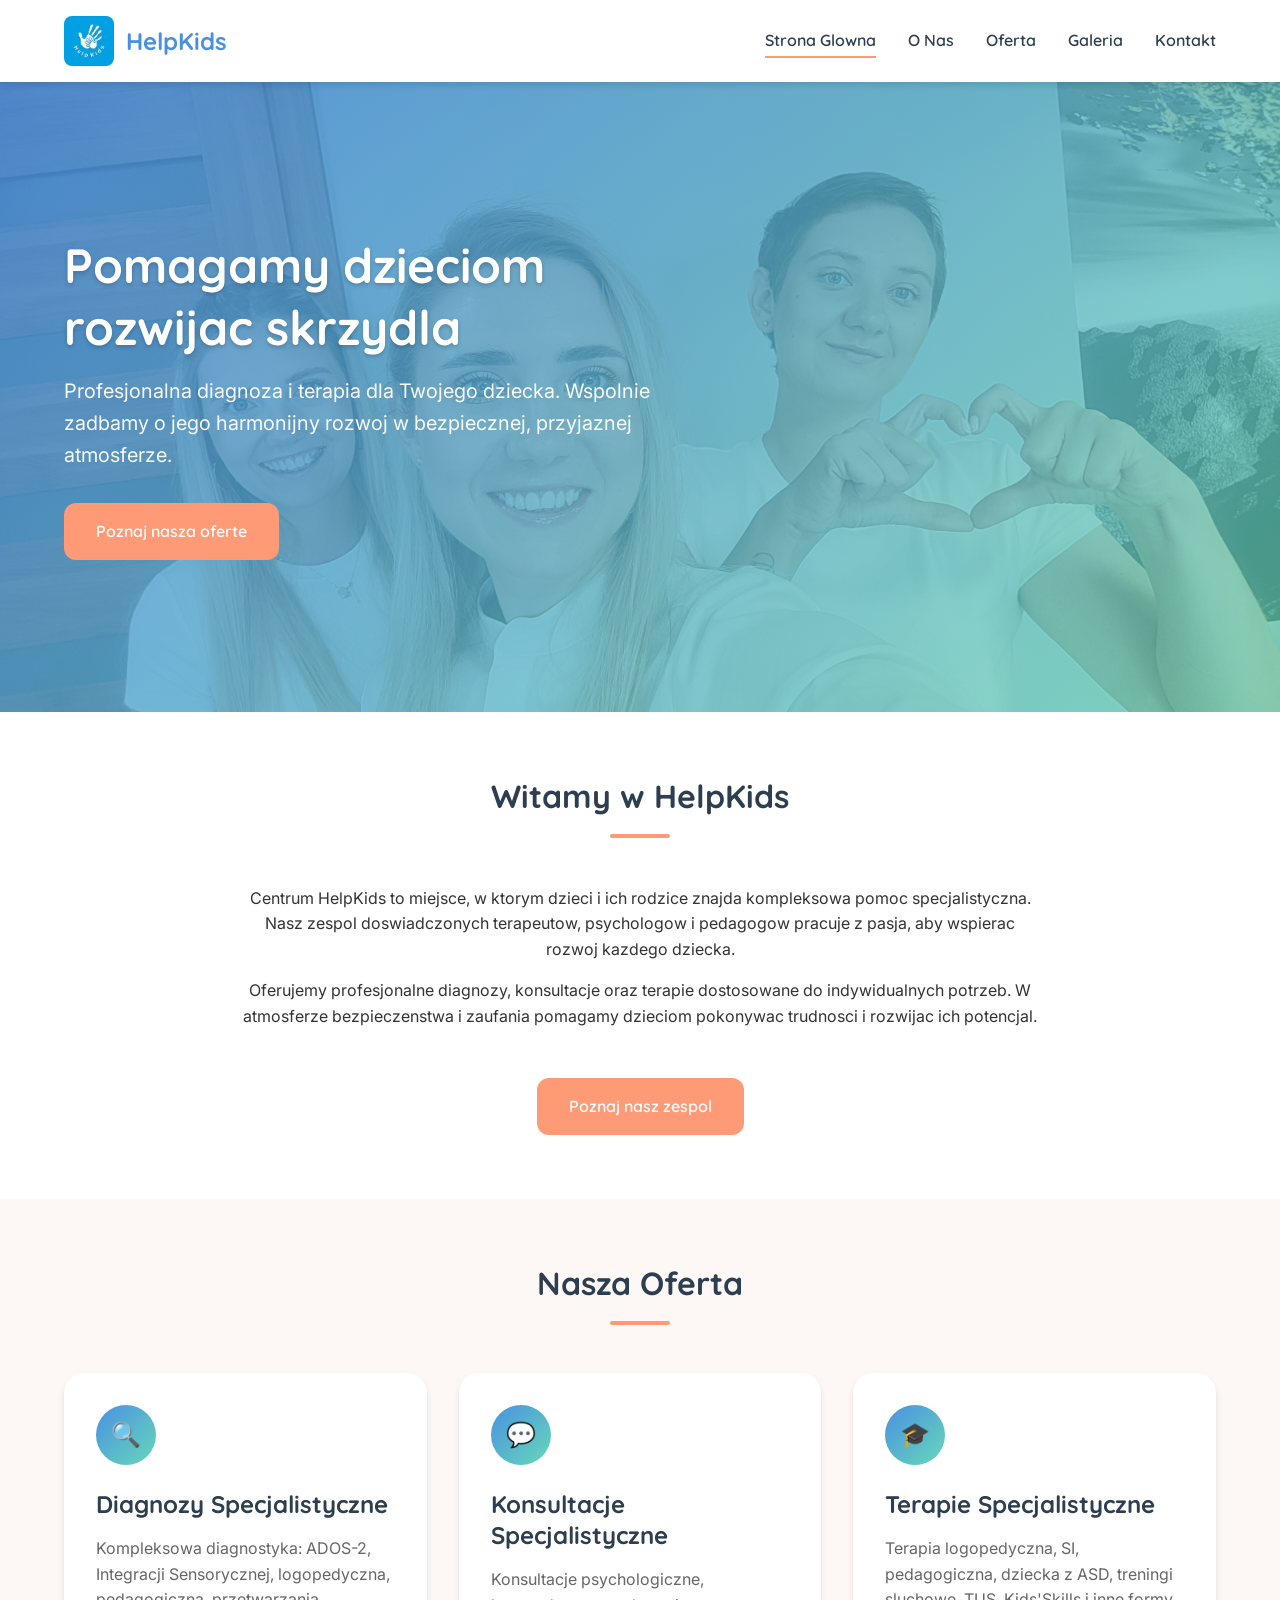
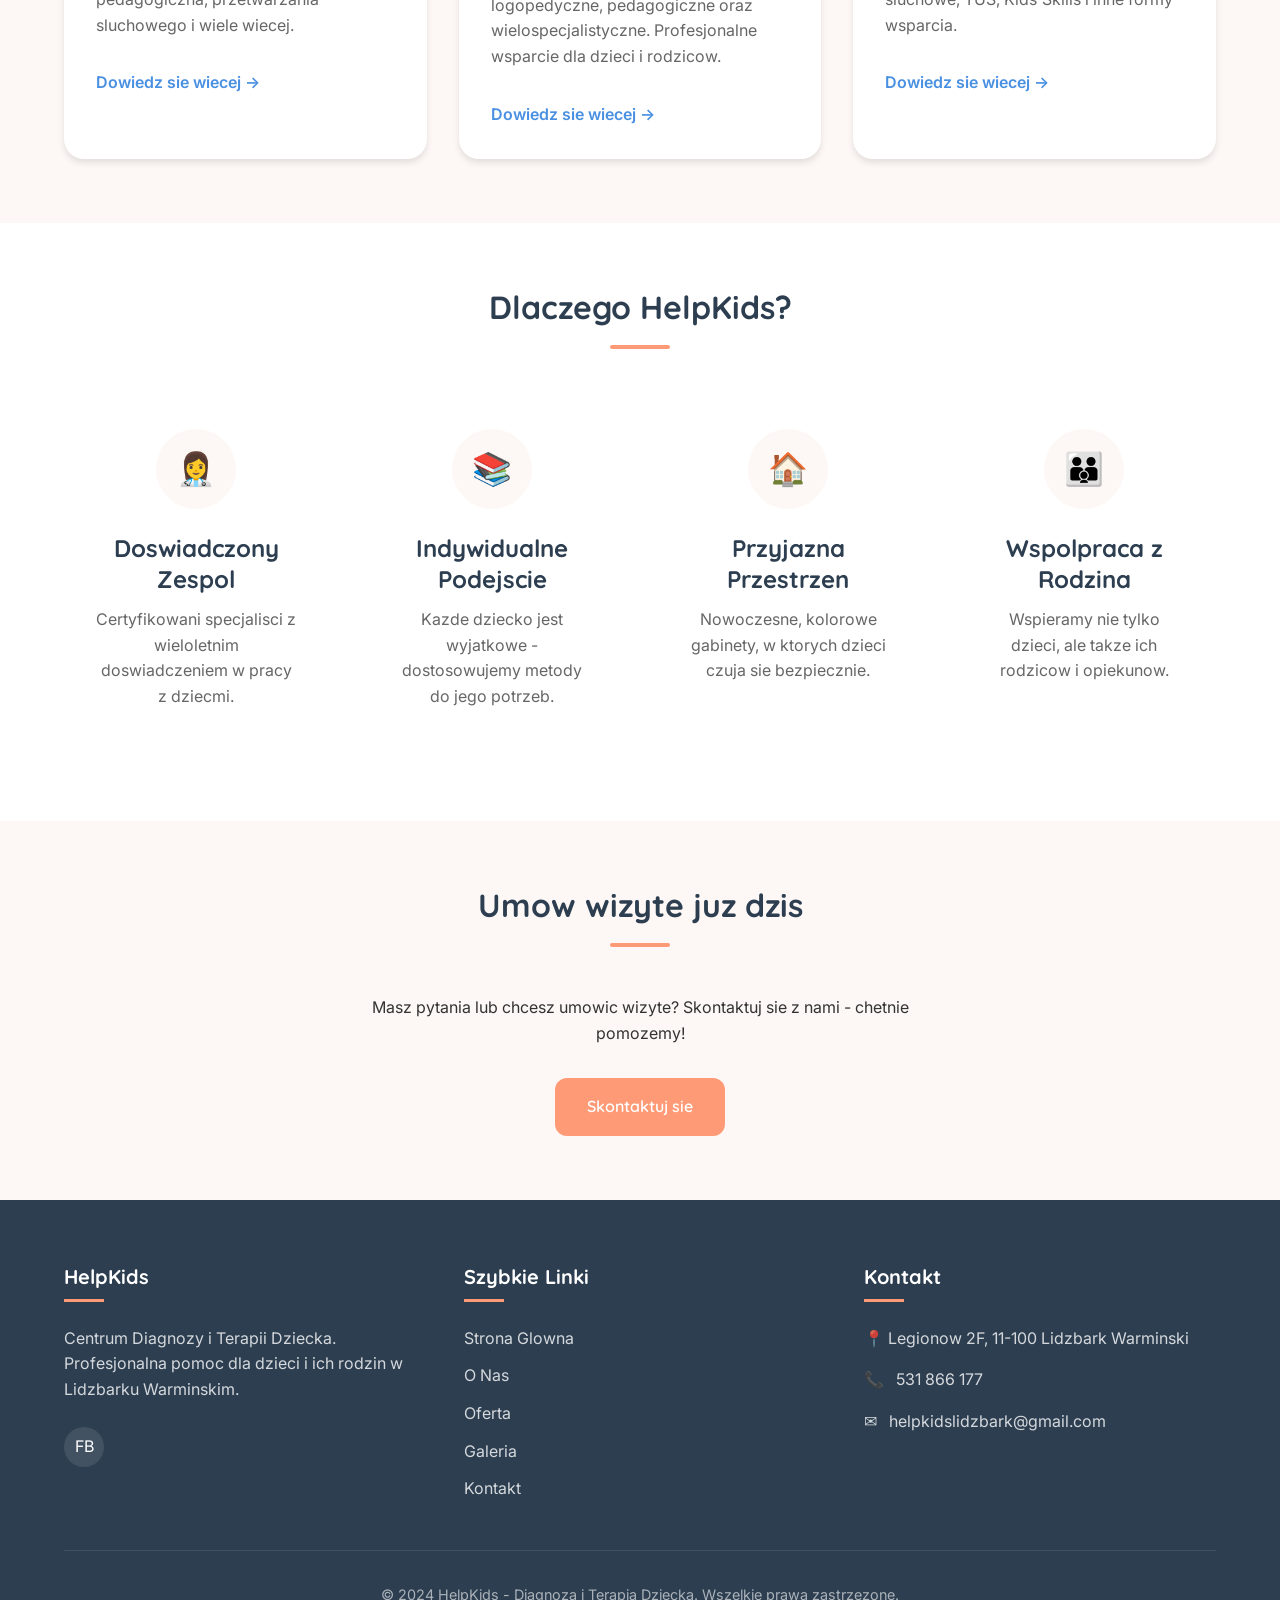
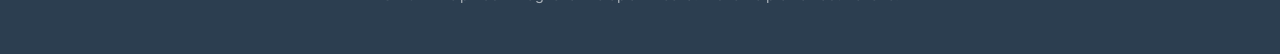
==== index.html @ f79eabdc "fix" ====
<!DOCTYPE html>
<html lang="pl">
<head>
  <meta charset="UTF-8">
  <meta name="viewport" content="width=device-width, initial-scale=1.0">
  <meta name="description" content="HelpKids - Centrum Diagnozy i Terapii Dziecka w Lidzbarku Warmińskim. Profesjonalna pomoc psychologiczna, logopedyczna i pedagogiczna dla dzieci.">
  <title>HelpKids - Diagnoza i Terapia Dziecka</title>
  <link rel="preconnect" href="https://fonts.googleapis.com">
  <link rel="preconnect" href="https://fonts.gstatic.com" crossorigin>
  <link href="https://fonts.googleapis.com/css2?family=Inter:wght@400;500;600&family=Quicksand:wght@500;600;700&display=swap" rel="stylesheet">
  <link rel="stylesheet" href="css/style.css">
</head>
<body>
  <!-- Header -->
  <header class="header">
    <div class="container">
      <div class="header__inner">
        <a href="index.html" class="logo">
          <img src="assets/logo/HELPKIDS.jpg" alt="HelpKids Logo" class="logo__img">
          <span class="logo__text">HelpKids</span>
        </a>
        <nav>
          <input type="checkbox" id="nav-toggle" class="nav__toggle">
          <label for="nav-toggle" class="nav__toggle-label"><span></span></label>
          <ul class="nav__menu">
            <li><a href="index.html" class="nav__link nav__link--active">Strona Glowna</a></li>
            <li><a href="onas.html" class="nav__link">O Nas</a></li>
            <li><a href="oferta.html" class="nav__link">Oferta</a></li>
            <li><a href="galeria.html" class="nav__link">Galeria</a></li>
            <li><a href="kontakt.html" class="nav__link">Kontakt</a></li>
          </ul>
        </nav>
      </div>
    </div>
  </header>

  <!-- Hero Section -->
  <section class="hero" style="background-image: url('assets/images/hero/20230902_154733.jpg');">
    <div class="container">
      <div class="hero__content">
        <h1 class="hero__title">Pomagamy dzieciom rozwijac skrzydla</h1>
        <p class="hero__subtitle">Profesjonalna diagnoza i terapia dla Twojego dziecka. Wspolnie zadbamy o jego harmonijny rozwoj w bezpiecznej, przyjaznej atmosferze.</p>
        <a href="oferta.html" class="btn btn--primary">Poznaj nasza oferte</a>
      </div>
    </div>
  </section>

  <!-- O Centrum -->
  <section class="section">
    <div class="container">
      <h2 class="section__title">Witamy w HelpKids</h2>
      <div class="text-center" style="max-width: 800px; margin: 0 auto;">
        <p>Centrum HelpKids to miejsce, w ktorym dzieci i ich rodzice znajda kompleksowa pomoc specjalistyczna. Nasz zespol doswiadczonych terapeutow, psychologow i pedagogow pracuje z pasja, aby wspierac rozwoj kazdego dziecka.</p>
        <p>Oferujemy profesjonalne diagnozy, konsultacje oraz terapie dostosowane do indywidualnych potrzeb. W atmosferze bezpieczenstwa i zaufania pomagamy dzieciom pokonywac trudnosci i rozwijac ich potencjal.</p>
        <a href="onas.html" class="btn btn--primary mt-4">Poznaj nasz zespol</a>
      </div>
    </div>
  </section>

  <!-- Oferta -->
  <section class="section section--alt">
    <div class="container">
      <h2 class="section__title">Nasza Oferta</h2>
      <div class="cards">
        <div class="card">
          <div class="card__icon">&#128269;</div>
          <h3 class="card__title">Diagnozy Specjalistyczne</h3>
          <p class="card__text">Kompleksowa diagnostyka: ADOS-2, Integracji Sensorycznej, logopedyczna, pedagogiczna, przetwarzania sluchowego i wiele wiecej.</p>
          <a href="oferta.html#diagnozy" class="card__link">Dowiedz sie wiecej &rarr;</a>
        </div>
        <div class="card">
          <div class="card__icon">&#128172;</div>
          <h3 class="card__title">Konsultacje Specjalistyczne</h3>
          <p class="card__text">Konsultacje psychologiczne, logopedyczne, pedagogiczne oraz wielospecjalistyczne. Profesjonalne wsparcie dla dzieci i rodzicow.</p>
          <a href="oferta.html#konsultacje" class="card__link">Dowiedz sie wiecej &rarr;</a>
        </div>
        <div class="card">
          <div class="card__icon">&#127891;</div>
          <h3 class="card__title">Terapie Specjalistyczne</h3>
          <p class="card__text">Terapia logopedyczna, SI, pedagogiczna, dziecka z ASD, treningi sluchowe, TUS, Kids'Skills i inne formy wsparcia.</p>
          <a href="oferta.html#terapie" class="card__link">Dowiedz sie wiecej &rarr;</a>
        </div>
      </div>
    </div>
  </section>

  <!-- Dlaczego My -->
  <section class="section">
    <div class="container">
      <h2 class="section__title">Dlaczego HelpKids?</h2>
      <div class="features">
        <div class="feature">
          <div class="feature__icon">&#128105;&#8205;&#9877;&#65039;</div>
          <h3 class="feature__title">Doswiadczony Zespol</h3>
          <p class="feature__text">Certyfikowani specjalisci z wieloletnim doswiadczeniem w pracy z dziecmi.</p>
        </div>
        <div class="feature">
          <div class="feature__icon">&#128218;</div>
          <h3 class="feature__title">Indywidualne Podejscie</h3>
          <p class="feature__text">Kazde dziecko jest wyjatkowe - dostosowujemy metody do jego potrzeb.</p>
        </div>
        <div class="feature">
          <div class="feature__icon">&#127968;</div>
          <h3 class="feature__title">Przyjazna Przestrzen</h3>
          <p class="feature__text">Nowoczesne, kolorowe gabinety, w ktorych dzieci czuja sie bezpiecznie.</p>
        </div>
        <div class="feature">
          <div class="feature__icon">&#128106;</div>
          <h3 class="feature__title">Wspolpraca z Rodzina</h3>
          <p class="feature__text">Wspieramy nie tylko dzieci, ale takze ich rodzicow i opiekunow.</p>
        </div>
      </div>
    </div>
  </section>

  <!-- CTA -->
  <section class="section section--alt">
    <div class="container text-center">
      <h2 class="section__title">Umow wizyte juz dzis</h2>
      <p style="max-width: 600px; margin: 0 auto 2rem;">Masz pytania lub chcesz umowic wizyte? Skontaktuj sie z nami - chetnie pomozemy!</p>
      <a href="kontakt.html" class="btn btn--primary">Skontaktuj sie</a>
    </div>
  </section>

  <!-- Footer -->
  <footer class="footer">
    <div class="container">
      <div class="footer__grid">
        <div>
          <h3 class="footer__title">HelpKids</h3>
          <p class="footer__text">Centrum Diagnozy i Terapii Dziecka. Profesjonalna pomoc dla dzieci i ich rodzin w Lidzbarku Warminskim.</p>
          <div class="footer__social">
            <a href="https://www.facebook.com/profile.php?id=100076142580022" target="_blank" rel="noopener" aria-label="Facebook">FB</a>
          </div>
        </div>
        <div>
          <h3 class="footer__title">Szybkie Linki</h3>
          <div class="footer__links">
            <a href="index.html" class="footer__link">Strona Glowna</a>
            <a href="onas.html" class="footer__link">O Nas</a>
            <a href="oferta.html" class="footer__link">Oferta</a>
            <a href="galeria.html" class="footer__link">Galeria</a>
            <a href="kontakt.html" class="footer__link">Kontakt</a>
          </div>
        </div>
        <div>
          <h3 class="footer__title">Kontakt</h3>
          <div class="footer__contact-item">
            &#128205; Legionow 2F, 11-100 Lidzbark Warminski
          </div>
          <div class="footer__contact-item">
            &#128222; <a href="tel:+48531866177">531 866 177</a>
          </div>
          <div class="footer__contact-item">
            &#9993; <a href="mailto:helpkidslidzbark@gmail.com">helpkidslidzbark@gmail.com</a>
          </div>
        </div>
      </div>
      <div class="footer__bottom">
        <p>&copy; 2024 HelpKids - Diagnoza i Terapia Dziecka. Wszelkie prawa zastrzezone.</p>
      </div>
    </div>
  </footer>
</body>
</html>
---- css/style.css ----
/* ========================================
   HelpKids - Centrum Terapii Dzieci
   Main Stylesheet
   ======================================== */

/* === CSS Variables === */
:root {
  --primary: #4A90E2;
  --primary-dark: #357ABD;
  --secondary: #FF9A76;
  --secondary-dark: #E8865F;
  --accent: #66D9B8;
  --dark: #2C3E50;
  --light-bg: #FDF8F5;
  --white: #FFFFFF;
  --text: #333333;
  --text-light: #666666;
  --shadow: 0 4px 6px rgba(0, 0, 0, 0.1);
  --shadow-hover: 0 8px 15px rgba(0, 0, 0, 0.15);
  --radius: 12px;
  --radius-lg: 20px;
  --transition: all 0.3s ease;
}

/* === Reset & Base === */
*, *::before, *::after {
  box-sizing: border-box;
  margin: 0;
  padding: 0;
}

html {
  scroll-behavior: smooth;
}

body {
  font-family: 'Inter', -apple-system, BlinkMacSystemFont, sans-serif;
  font-size: 16px;
  line-height: 1.6;
  color: var(--text);
  background-color: var(--white);
}

img {
  max-width: 100%;
  height: auto;
  display: block;
}

a {
  color: var(--primary);
  text-decoration: none;
  transition: var(--transition);
}

a:hover {
  color: var(--primary-dark);
}

ul {
  list-style: none;
}

/* === Typography === */
h1, h2, h3, h4, h5, h6 {
  font-family: 'Quicksand', sans-serif;
  font-weight: 700;
  line-height: 1.3;
  color: var(--dark);
}

h1 { font-size: 2.5rem; }
h2 { font-size: 2rem; }
h3 { font-size: 1.5rem; }
h4 { font-size: 1.25rem; }

p {
  margin-bottom: 1rem;
}

/* === Layout === */
.container {
  width: 100%;
  max-width: 1200px;
  margin: 0 auto;
  padding: 0 1.5rem;
}

.section {
  padding: 4rem 0;
}

.section--alt {
  background-color: var(--light-bg);
}

.section__title {
  text-align: center;
  margin-bottom: 3rem;
  position: relative;
}

.section__title::after {
  content: '';
  display: block;
  width: 60px;
  height: 4px;
  background: var(--secondary);
  margin: 1rem auto 0;
  border-radius: 2px;
}

/* === Header & Navigation === */
.header {
  position: sticky;
  top: 0;
  z-index: 100;
  background: var(--white);
  box-shadow: var(--shadow);
}

.header__inner {
  display: flex;
  justify-content: space-between;
  align-items: center;
  padding: 1rem 0;
}

.logo {
  display: flex;
  align-items: center;
  gap: 0.75rem;
}

.logo__img {
  height: 50px;
  width: auto;
  border-radius: 8px;
}

.logo__text {
  font-family: 'Quicksand', sans-serif;
  font-size: 1.5rem;
  font-weight: 700;
  color: var(--primary);
}

/* Hamburger Menu (CSS-only) */
.nav__toggle {
  display: none;
}

.nav__toggle-label {
  display: none;
  cursor: pointer;
  padding: 0.5rem;
}

.nav__toggle-label span,
.nav__toggle-label span::before,
.nav__toggle-label span::after {
  display: block;
  width: 28px;
  height: 3px;
  background: var(--dark);
  border-radius: 2px;
  position: relative;
  transition: var(--transition);
}

.nav__toggle-label span::before,
.nav__toggle-label span::after {
  content: '';
  position: absolute;
}

.nav__toggle-label span::before { top: -8px; }
.nav__toggle-label span::after { top: 8px; }

.nav__menu {
  display: flex;
  gap: 2rem;
}

.nav__link {
  font-family: 'Quicksand', sans-serif;
  font-weight: 600;
  color: var(--dark);
  padding: 0.5rem 0;
  position: relative;
}

.nav__link::after {
  content: '';
  position: absolute;
  bottom: 0;
  left: 0;
  width: 0;
  height: 2px;
  background: var(--secondary);
  transition: var(--transition);
}

.nav__link:hover::after,
.nav__link--active::after {
  width: 100%;
}

.nav__link:hover {
  color: var(--primary);
}

/* === Hero Section === */
.hero {
  position: relative;
  min-height: 70vh;
  display: flex;
  align-items: center;
  background-size: cover;
  background-position: center;
  background-repeat: no-repeat;
}

.hero::before {
  content: '';
  position: absolute;
  top: 0;
  left: 0;
  right: 0;
  bottom: 0;
  background: linear-gradient(135deg, rgba(74, 144, 226, 0.85) 0%, rgba(102, 217, 184, 0.7) 100%);
}

.hero__content {
  position: relative;
  z-index: 1;
  color: var(--white);
  max-width: 600px;
}

.hero__title {
  font-size: 3rem;
  color: var(--white);
  margin-bottom: 1rem;
  text-shadow: 0 2px 4px rgba(0,0,0,0.2);
}

.hero__subtitle {
  font-size: 1.25rem;
  margin-bottom: 2rem;
  opacity: 0.95;
}

.hero--small {
  min-height: 40vh;
}

.hero--small .hero__title {
  font-size: 2.5rem;
}

/* === Buttons === */
.btn {
  display: inline-block;
  padding: 1rem 2rem;
  font-family: 'Quicksand', sans-serif;
  font-weight: 600;
  font-size: 1rem;
  border-radius: var(--radius);
  cursor: pointer;
  transition: var(--transition);
  border: none;
  text-align: center;
}

.btn--primary {
  background: var(--secondary);
  color: var(--white);
}

.btn--primary:hover {
  background: var(--secondary-dark);
  color: var(--white);
  transform: translateY(-2px);
  box-shadow: var(--shadow-hover);
}

.btn--outline {
  background: transparent;
  color: var(--white);
  border: 2px solid var(--white);
}

.btn--outline:hover {
  background: var(--white);
  color: var(--primary);
}

/* === Cards === */
.cards {
  display: grid;
  grid-template-columns: repeat(auto-fit, minmax(280px, 1fr));
  gap: 2rem;
}

.card {
  background: var(--white);
  border-radius: var(--radius-lg);
  padding: 2rem;
  box-shadow: var(--shadow);
  transition: var(--transition);
}

.card:hover {
  transform: translateY(-5px);
  box-shadow: var(--shadow-hover);
}

.card__icon {
  width: 60px;
  height: 60px;
  background: linear-gradient(135deg, var(--primary), var(--accent));
  border-radius: 50%;
  display: flex;
  align-items: center;
  justify-content: center;
  margin-bottom: 1.5rem;
  font-size: 1.5rem;
  color: var(--white);
}

.card__title {
  margin-bottom: 1rem;
}

.card__text {
  color: var(--text-light);
}

.card__link {
  display: inline-block;
  margin-top: 1rem;
  font-weight: 600;
  color: var(--primary);
}

.card__link:hover {
  color: var(--secondary);
}

/* === Team Cards === */
.team-grid {
  display: grid;
  grid-template-columns: repeat(auto-fit, minmax(300px, 1fr));
  gap: 2rem;
}

.team-card {
  background: var(--white);
  border-radius: var(--radius-lg);
  overflow: hidden;
  box-shadow: var(--shadow);
  transition: var(--transition);
}

.team-card:hover {
  transform: translateY(-5px);
  box-shadow: var(--shadow-hover);
}

.team-card__img {
  width: 100%;
  height: 300px;
  object-fit: cover;
  object-position: top;
}

.team-card__content {
  padding: 1.5rem;
}

.team-card__name {
  color: var(--primary);
  margin-bottom: 0.5rem;
}

.team-card__role {
  color: var(--secondary);
  font-weight: 600;
  font-size: 0.9rem;
  margin-bottom: 1rem;
}

.team-card__bio {
  color: var(--text-light);
  font-size: 0.95rem;
}

/* === Service Cards (Oferta) === */
.services-nav {
  display: flex;
  justify-content: center;
  gap: 1rem;
  flex-wrap: wrap;
  margin-bottom: 3rem;
}

.services-nav__link {
  padding: 0.75rem 1.5rem;
  background: var(--light-bg);
  border-radius: var(--radius);
  font-weight: 600;
  color: var(--dark);
}

.services-nav__link:hover {
  background: var(--primary);
  color: var(--white);
}

.service-section {
  margin-bottom: 4rem;
}

.service-section__title {
  color: var(--primary);
  margin-bottom: 2rem;
  padding-bottom: 0.5rem;
  border-bottom: 3px solid var(--secondary);
  display: inline-block;
}

.service-list {
  display: grid;
  grid-template-columns: repeat(auto-fit, minmax(320px, 1fr));
  gap: 1.5rem;
}

.service-item {
  background: var(--white);
  border-radius: var(--radius);
  box-shadow: var(--shadow);
  overflow: hidden;
}

.service-item summary {
  padding: 1.25rem;
  cursor: pointer;
  font-family: 'Quicksand', sans-serif;
  font-weight: 600;
  font-size: 1.1rem;
  color: var(--dark);
  display: flex;
  justify-content: space-between;
  align-items: center;
  transition: var(--transition);
}

.service-item summary:hover {
  background: var(--light-bg);
}

.service-item summary::marker {
  display: none;
}

.service-item summary::-webkit-details-marker {
  display: none;
}

.service-item summary::after {
  content: '+';
  font-size: 1.5rem;
  color: var(--primary);
  transition: var(--transition);
}

.service-item[open] summary::after {
  transform: rotate(45deg);
}

.service-item__content {
  padding: 0 1.25rem 1.25rem;
  color: var(--text-light);
  line-height: 1.7;
}

.service-item__price {
  display: inline-block;
  background: var(--accent);
  color: var(--dark);
  padding: 0.25rem 0.75rem;
  border-radius: var(--radius);
  font-weight: 600;
  margin-top: 0.5rem;
}

/* === Gallery === */
.gallery {
  display: grid;
  grid-template-columns: repeat(auto-fill, minmax(280px, 1fr));
  gap: 1rem;
}

.gallery__item {
  position: relative;
  overflow: hidden;
  border-radius: var(--radius);
  aspect-ratio: 4/3;
}

.gallery__img {
  width: 100%;
  height: 100%;
  object-fit: cover;
  transition: var(--transition);
}

.gallery__item:hover .gallery__img {
  transform: scale(1.05);
}

.gallery__overlay {
  position: absolute;
  top: 0;
  left: 0;
  right: 0;
  bottom: 0;
  background: rgba(74, 144, 226, 0.8);
  display: flex;
  align-items: center;
  justify-content: center;
  opacity: 0;
  transition: var(--transition);
}

.gallery__item:hover .gallery__overlay {
  opacity: 1;
}

.gallery__overlay span {
  color: var(--white);
  font-size: 2rem;
}

/* === Contact Section === */
.contact-grid {
  display: grid;
  grid-template-columns: repeat(auto-fit, minmax(300px, 1fr));
  gap: 3rem;
}

.contact-info {
  background: var(--white);
  padding: 2rem;
  border-radius: var(--radius-lg);
  box-shadow: var(--shadow);
}

.contact-info__item {
  display: flex;
  align-items: flex-start;
  gap: 1rem;
  margin-bottom: 1.5rem;
}

.contact-info__icon {
  width: 50px;
  height: 50px;
  background: linear-gradient(135deg, var(--primary), var(--accent));
  border-radius: 50%;
  display: flex;
  align-items: center;
  justify-content: center;
  color: var(--white);
  font-size: 1.25rem;
  flex-shrink: 0;
}

.contact-info__label {
  font-weight: 600;
  color: var(--dark);
  margin-bottom: 0.25rem;
}

.contact-info__value {
  color: var(--text-light);
}

.contact-info__value a {
  color: var(--primary);
}

.contact-map {
  border-radius: var(--radius-lg);
  overflow: hidden;
  box-shadow: var(--shadow);
  min-height: 300px;
}

.contact-map iframe {
  width: 100%;
  height: 100%;
  min-height: 300px;
  border: none;
}

.contact-images {
  display: grid;
  grid-template-columns: repeat(2, 1fr);
  gap: 1rem;
  margin-top: 2rem;
}

.contact-images img {
  border-radius: var(--radius);
  width: 100%;
  height: 200px;
  object-fit: cover;
}

/* === Features === */
.features {
  display: grid;
  grid-template-columns: repeat(auto-fit, minmax(250px, 1fr));
  gap: 2rem;
}

.feature {
  text-align: center;
  padding: 2rem;
}

.feature__icon {
  width: 80px;
  height: 80px;
  margin: 0 auto 1.5rem;
  background: var(--light-bg);
  border-radius: 50%;
  display: flex;
  align-items: center;
  justify-content: center;
  font-size: 2rem;
}

.feature__title {
  margin-bottom: 0.75rem;
}

.feature__text {
  color: var(--text-light);
}

/* === Footer === */
.footer {
  background: var(--dark);
  color: var(--white);
  padding: 4rem 0 2rem;
}

.footer__grid {
  display: grid;
  grid-template-columns: repeat(auto-fit, minmax(250px, 1fr));
  gap: 3rem;
  margin-bottom: 3rem;
}

.footer__title {
  color: var(--white);
  font-size: 1.25rem;
  margin-bottom: 1.5rem;
  position: relative;
  padding-bottom: 0.75rem;
}

.footer__title::after {
  content: '';
  position: absolute;
  bottom: 0;
  left: 0;
  width: 40px;
  height: 3px;
  background: var(--secondary);
}

.footer__text {
  color: rgba(255, 255, 255, 0.8);
  margin-bottom: 1rem;
}

.footer__links {
  display: flex;
  flex-direction: column;
  gap: 0.75rem;
}

.footer__link {
  color: rgba(255, 255, 255, 0.8);
}

.footer__link:hover {
  color: var(--secondary);
}

.footer__contact-item {
  display: flex;
  align-items: center;
  gap: 0.75rem;
  margin-bottom: 1rem;
  color: rgba(255, 255, 255, 0.8);
}

.footer__contact-item a {
  color: rgba(255, 255, 255, 0.8);
}

.footer__contact-item a:hover {
  color: var(--secondary);
}

.footer__social {
  display: flex;
  gap: 1rem;
  margin-top: 1.5rem;
}

.footer__social a {
  width: 40px;
  height: 40px;
  background: rgba(255, 255, 255, 0.1);
  border-radius: 50%;
  display: flex;
  align-items: center;
  justify-content: center;
  color: var(--white);
  transition: var(--transition);
}

.footer__social a:hover {
  background: var(--secondary);
}

.footer__bottom {
  border-top: 1px solid rgba(255, 255, 255, 0.1);
  padding-top: 2rem;
  text-align: center;
  color: rgba(255, 255, 255, 0.6);
  font-size: 0.9rem;
}

/* === Responsive === */
@media (max-width: 850px) {
  h1 { font-size: 2rem; }
  h2 { font-size: 1.75rem; }

  .hero__title {
    font-size: 2.25rem;
  }

  .hero--small .hero__title {
    font-size: 2rem;
  }

  .section {
    padding: 3rem 0;
  }

  .nav__toggle-label {
    display: block;
  }

  .nav__menu {
    position: absolute;
    top: 100%;
    left: 0;
    right: 0;
    background: var(--white);
    flex-direction: column;
    gap: 0;
    padding: 1rem;
    box-shadow: var(--shadow);
    display: none;
  }

  .nav__toggle:checked ~ .nav__menu {
    display: flex;
  }

  .nav__toggle:checked ~ .nav__toggle-label span {
    background: transparent;
  }

  .nav__toggle:checked ~ .nav__toggle-label span::before {
    top: 0;
    transform: rotate(45deg);
  }

  .nav__toggle:checked ~ .nav__toggle-label span::after {
    top: 0;
    transform: rotate(-45deg);
  }

  .nav__link {
    padding: 1rem;
    border-bottom: 1px solid var(--light-bg);
  }
}

@media (max-width: 550px) {
  .container {
    padding: 0 1rem;
  }

  h1 { font-size: 1.75rem; }
  h2 { font-size: 1.5rem; }
  h3 { font-size: 1.25rem; }

  .hero {
    min-height: 60vh;
  }

  .hero__title {
    font-size: 1.75rem;
  }

  .hero__subtitle {
    font-size: 1rem;
  }

  .btn {
    padding: 0.875rem 1.5rem;
    font-size: 0.9rem;
  }

  .cards {
    grid-template-columns: 1fr;
  }

  .team-grid {
    grid-template-columns: 1fr;
  }

  .gallery {
    grid-template-columns: repeat(2, 1fr);
    gap: 0.5rem;
  }

  .contact-images {
    grid-template-columns: 1fr;
  }

  .footer__grid {
    grid-template-columns: 1fr;
    text-align: center;
  }

  .footer__title::after {
    left: 50%;
    transform: translateX(-50%);
  }

  .footer__social {
    justify-content: center;
  }
}

/* === Utility Classes === */
.text-center { text-align: center; }
.text-primary { color: var(--primary); }
.text-secondary { color: var(--secondary); }
.mb-1 { margin-bottom: 0.5rem; }
.mb-2 { margin-bottom: 1rem; }
.mb-3 { margin-bottom: 1.5rem; }
.mb-4 { margin-bottom: 2rem; }
.mt-2 { margin-top: 1rem; }
.mt-4 { margin-top: 2rem; }
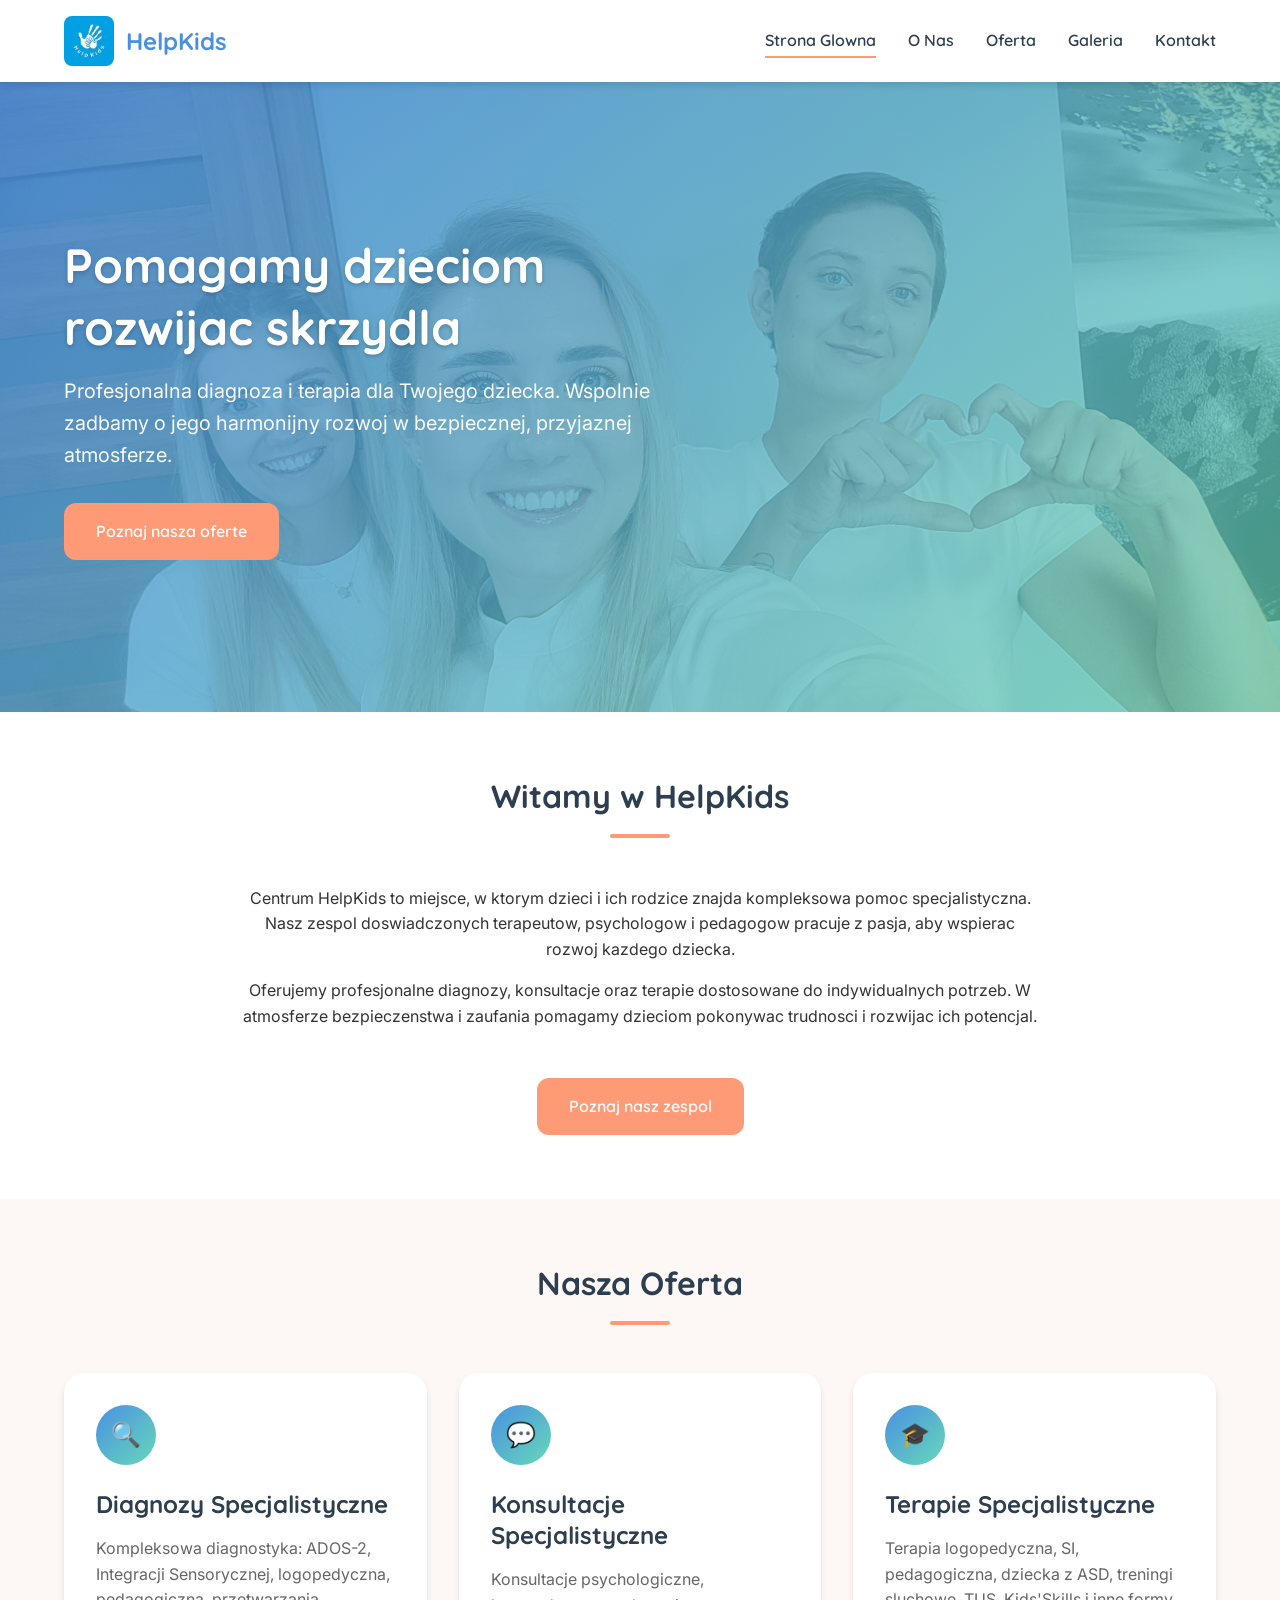
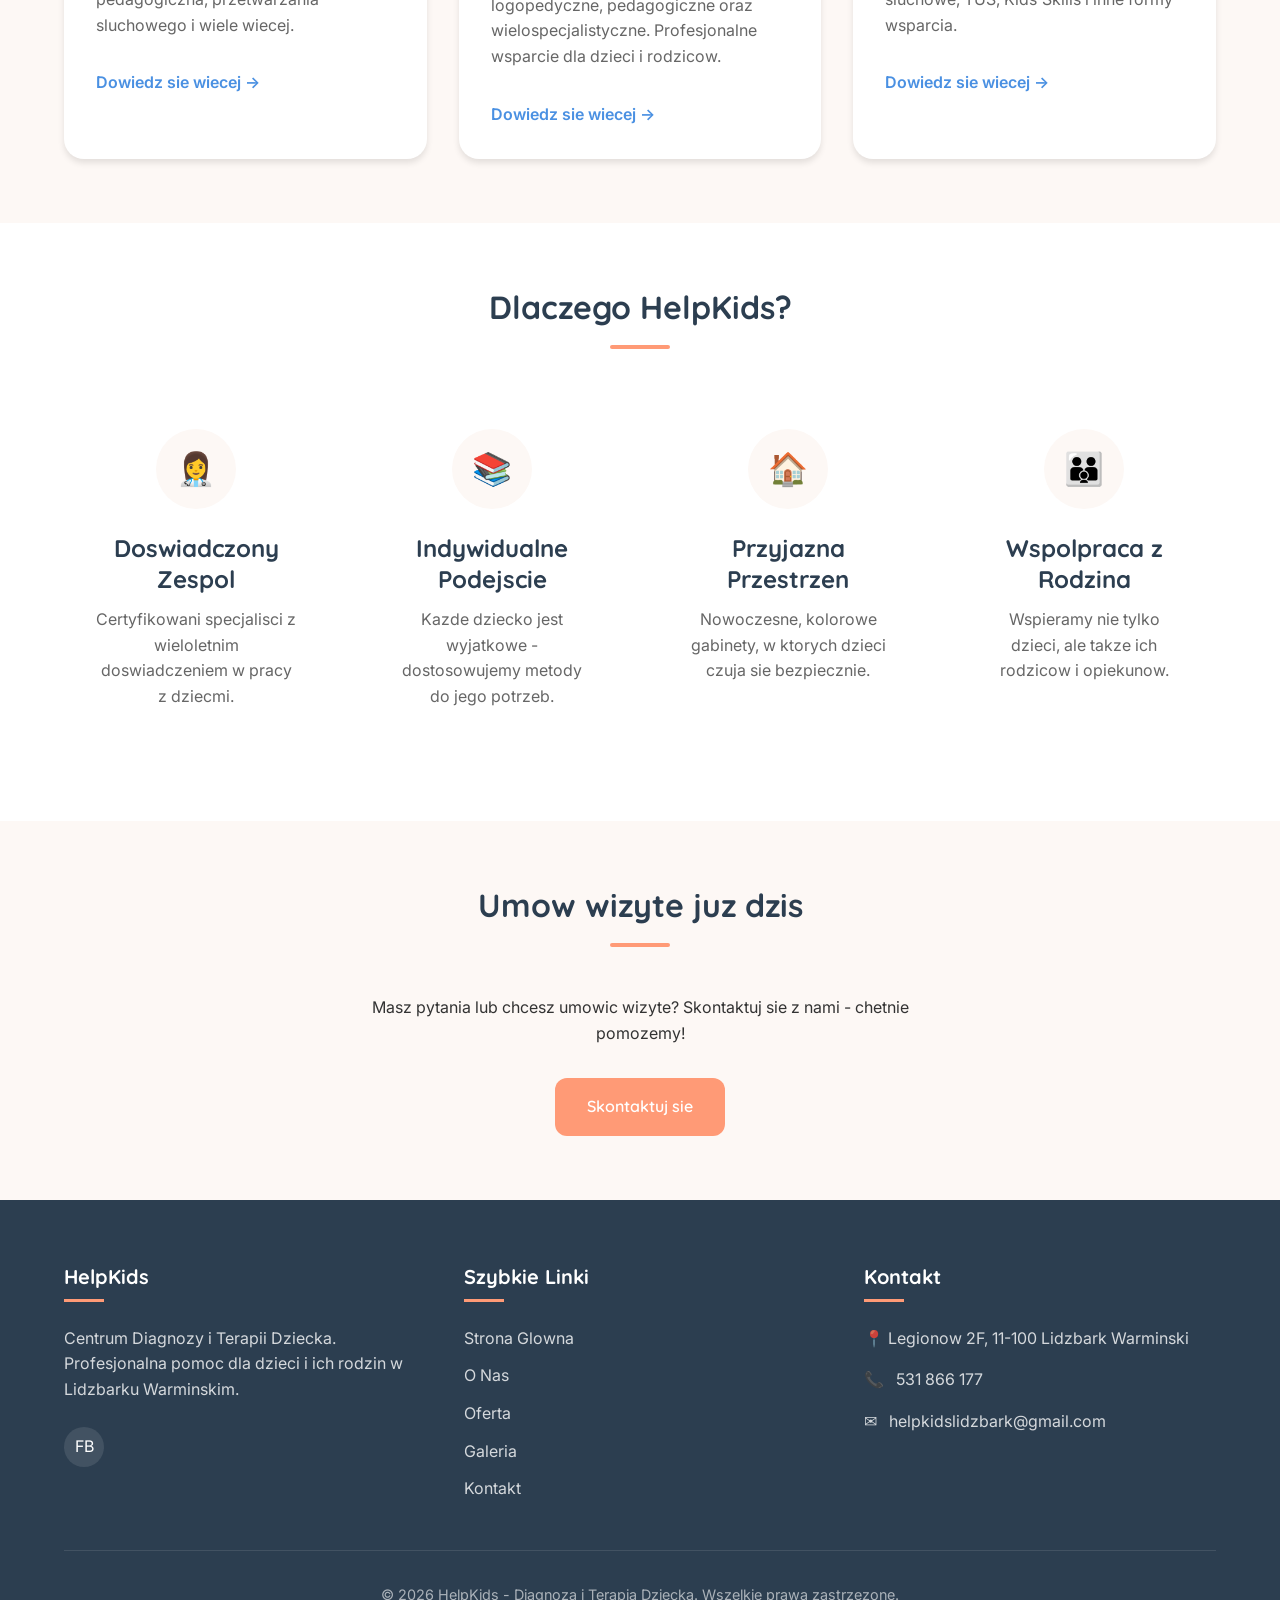
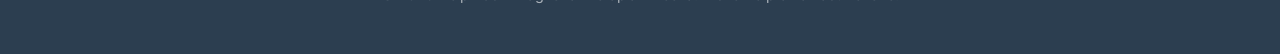
==== commit d881e054: "Update index.html" ====
--- a/index.html
+++ b/index.html
@@ -157,7 +157,7 @@
         </div>
       </div>
       <div class="footer__bottom">
-        <p>&copy; 2024 HelpKids - Diagnoza i Terapia Dziecka. Wszelkie prawa zastrzezone.</p>
+        <p>&copy; 2026 HelpKids - Diagnoza i Terapia Dziecka. Wszelkie prawa zastrzezone.</p>
       </div>
     </div>
   </footer>
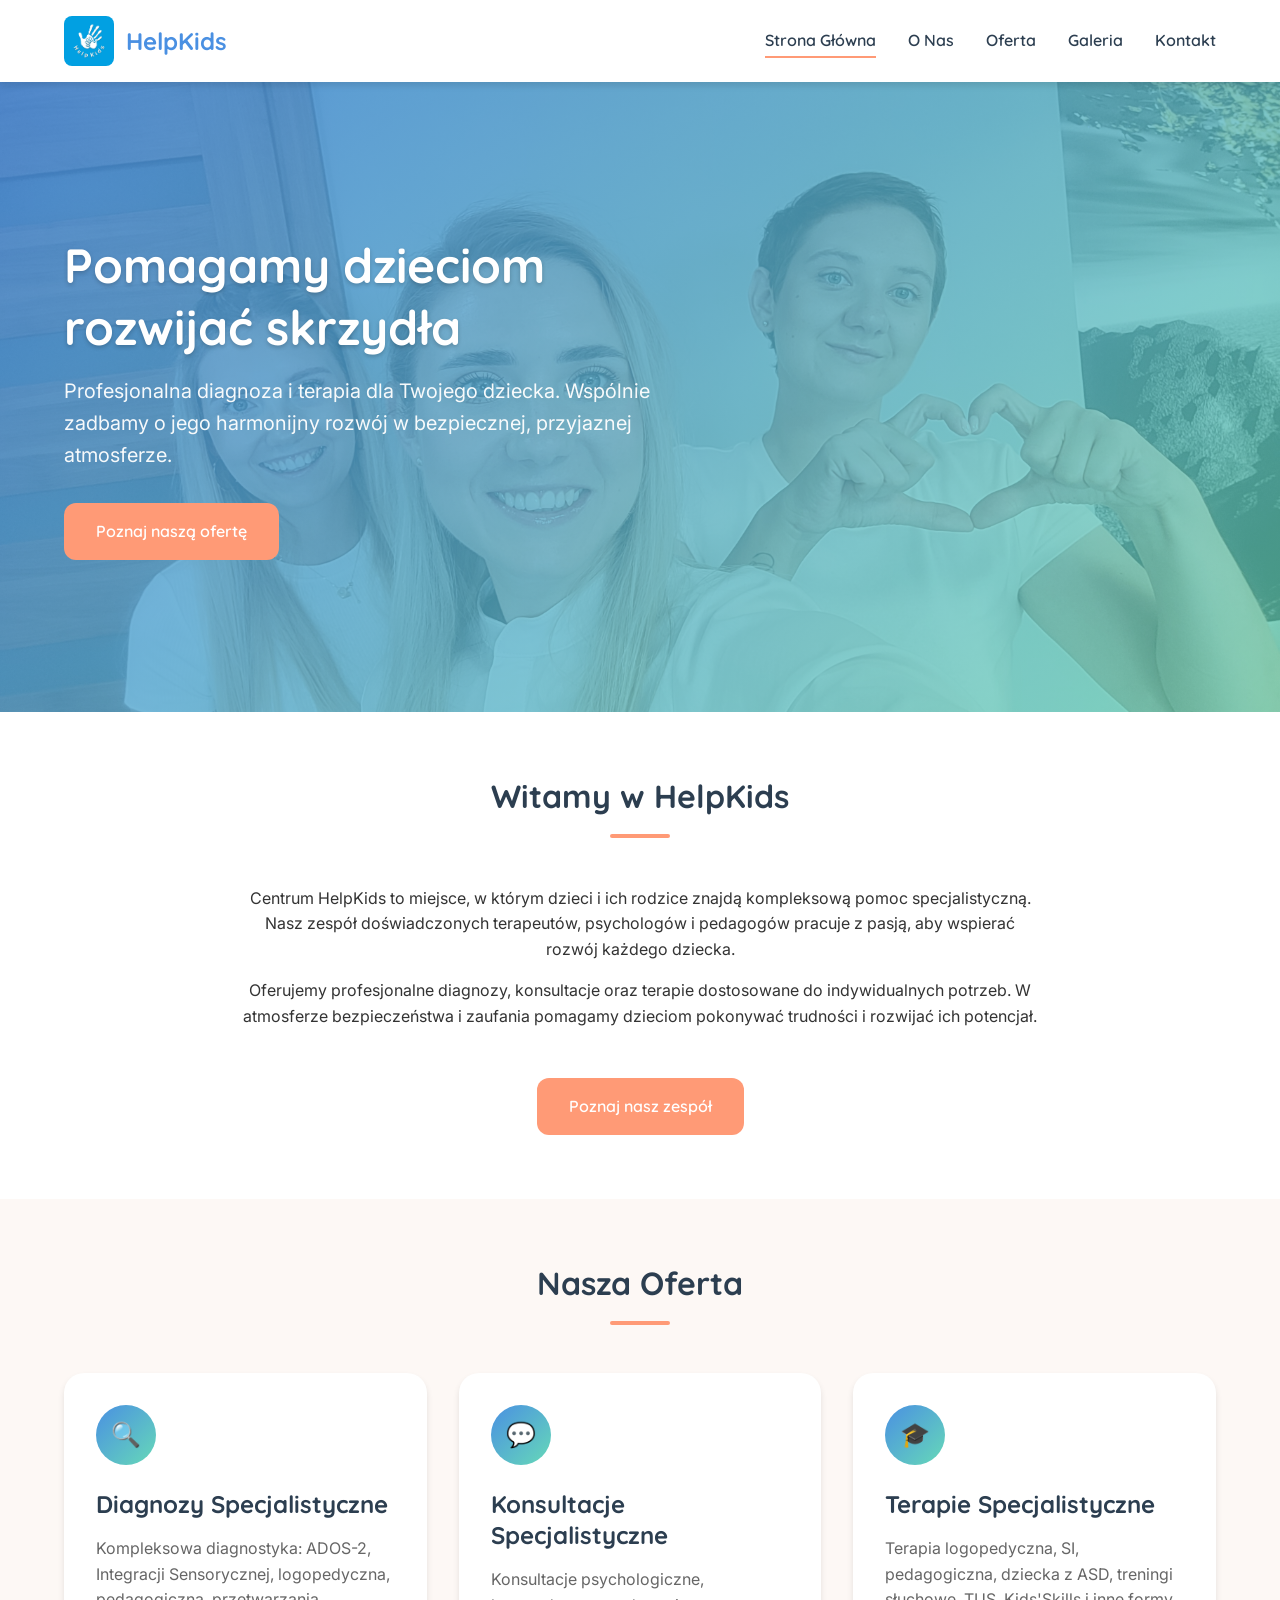
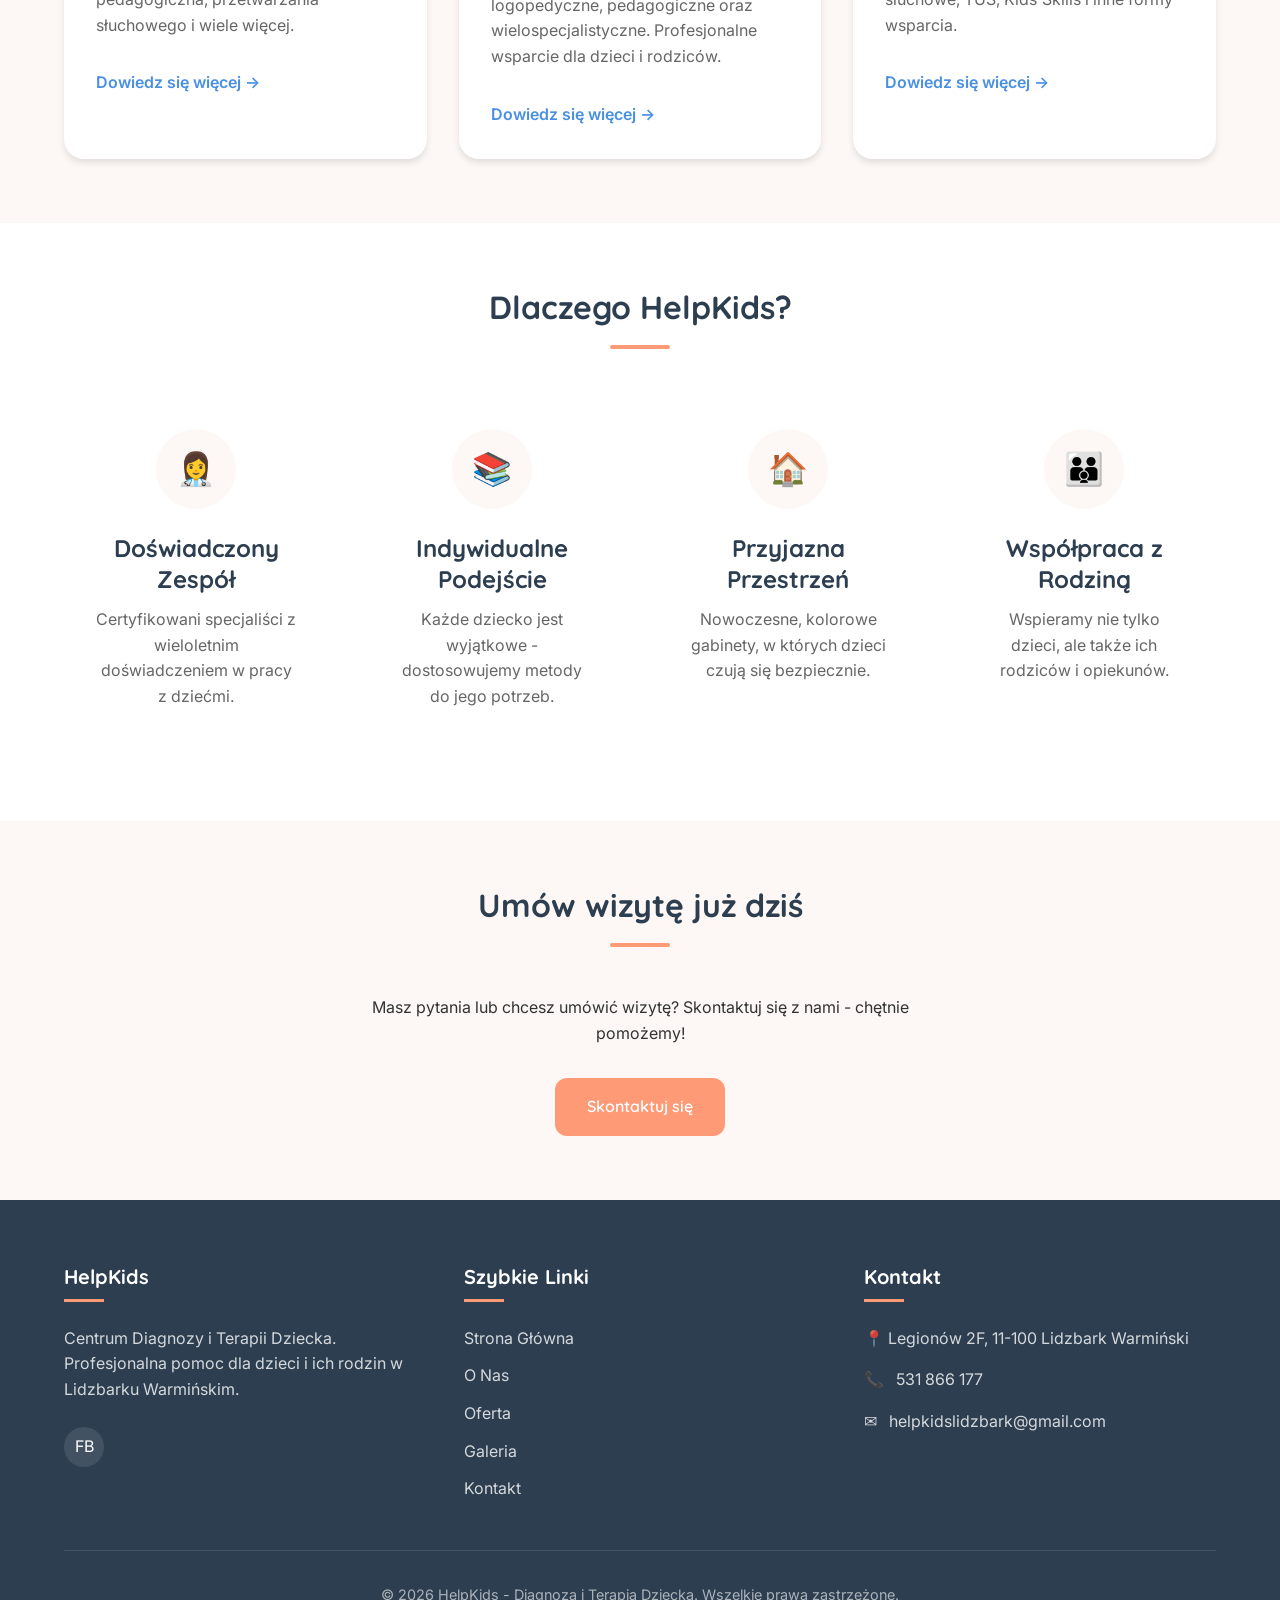
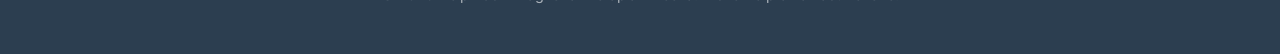
==== commit 85401a82: "fix: add Polish diacritics to index.html" ====
--- a/index.html
+++ b/index.html
@@ -23,7 +23,7 @@
           <input type="checkbox" id="nav-toggle" class="nav__toggle">
           <label for="nav-toggle" class="nav__toggle-label"><span></span></label>
           <ul class="nav__menu">
-            <li><a href="index.html" class="nav__link nav__link--active">Strona Glowna</a></li>
+            <li><a href="index.html" class="nav__link nav__link--active">Strona Główna</a></li>
             <li><a href="onas.html" class="nav__link">O Nas</a></li>
             <li><a href="oferta.html" class="nav__link">Oferta</a></li>
             <li><a href="galeria.html" class="nav__link">Galeria</a></li>
@@ -38,9 +38,9 @@
   <section class="hero" style="background-image: url('assets/images/hero/20230902_154733.jpg');">
     <div class="container">
       <div class="hero__content">
-        <h1 class="hero__title">Pomagamy dzieciom rozwijac skrzydla</h1>
-        <p class="hero__subtitle">Profesjonalna diagnoza i terapia dla Twojego dziecka. Wspolnie zadbamy o jego harmonijny rozwoj w bezpiecznej, przyjaznej atmosferze.</p>
-        <a href="oferta.html" class="btn btn--primary">Poznaj nasza oferte</a>
+        <h1 class="hero__title">Pomagamy dzieciom rozwijać skrzydła</h1>
+        <p class="hero__subtitle">Profesjonalna diagnoza i terapia dla Twojego dziecka. Wspólnie zadbamy o jego harmonijny rozwój w bezpiecznej, przyjaznej atmosferze.</p>
+        <a href="oferta.html" class="btn btn--primary">Poznaj naszą ofertę</a>
       </div>
     </div>
   </section>
@@ -50,9 +50,9 @@
     <div class="container">
       <h2 class="section__title">Witamy w HelpKids</h2>
       <div class="text-center" style="max-width: 800px; margin: 0 auto;">
-        <p>Centrum HelpKids to miejsce, w ktorym dzieci i ich rodzice znajda kompleksowa pomoc specjalistyczna. Nasz zespol doswiadczonych terapeutow, psychologow i pedagogow pracuje z pasja, aby wspierac rozwoj kazdego dziecka.</p>
-        <p>Oferujemy profesjonalne diagnozy, konsultacje oraz terapie dostosowane do indywidualnych potrzeb. W atmosferze bezpieczenstwa i zaufania pomagamy dzieciom pokonywac trudnosci i rozwijac ich potencjal.</p>
-        <a href="onas.html" class="btn btn--primary mt-4">Poznaj nasz zespol</a>
+        <p>Centrum HelpKids to miejsce, w którym dzieci i ich rodzice znajdą kompleksową pomoc specjalistyczną. Nasz zespół doświadczonych terapeutów, psychologów i pedagogów pracuje z pasją, aby wspierać rozwój każdego dziecka.</p>
+        <p>Oferujemy profesjonalne diagnozy, konsultacje oraz terapie dostosowane do indywidualnych potrzeb. W atmosferze bezpieczeństwa i zaufania pomagamy dzieciom pokonywać trudności i rozwijać ich potencjał.</p>
+        <a href="onas.html" class="btn btn--primary mt-4">Poznaj nasz zespół</a>
       </div>
     </div>
   </section>
@@ -65,20 +65,20 @@
         <div class="card">
           <div class="card__icon">&#128269;</div>
           <h3 class="card__title">Diagnozy Specjalistyczne</h3>
-          <p class="card__text">Kompleksowa diagnostyka: ADOS-2, Integracji Sensorycznej, logopedyczna, pedagogiczna, przetwarzania sluchowego i wiele wiecej.</p>
-          <a href="oferta.html#diagnozy" class="card__link">Dowiedz sie wiecej &rarr;</a>
+          <p class="card__text">Kompleksowa diagnostyka: ADOS-2, Integracji Sensorycznej, logopedyczna, pedagogiczna, przetwarzania słuchowego i wiele więcej.</p>
+          <a href="oferta.html#diagnozy" class="card__link">Dowiedz się więcej &rarr;</a>
         </div>
         <div class="card">
           <div class="card__icon">&#128172;</div>
           <h3 class="card__title">Konsultacje Specjalistyczne</h3>
-          <p class="card__text">Konsultacje psychologiczne, logopedyczne, pedagogiczne oraz wielospecjalistyczne. Profesjonalne wsparcie dla dzieci i rodzicow.</p>
-          <a href="oferta.html#konsultacje" class="card__link">Dowiedz sie wiecej &rarr;</a>
+          <p class="card__text">Konsultacje psychologiczne, logopedyczne, pedagogiczne oraz wielospecjalistyczne. Profesjonalne wsparcie dla dzieci i rodziców.</p>
+          <a href="oferta.html#konsultacje" class="card__link">Dowiedz się więcej &rarr;</a>
         </div>
         <div class="card">
           <div class="card__icon">&#127891;</div>
           <h3 class="card__title">Terapie Specjalistyczne</h3>
-          <p class="card__text">Terapia logopedyczna, SI, pedagogiczna, dziecka z ASD, treningi sluchowe, TUS, Kids'Skills i inne formy wsparcia.</p>
-          <a href="oferta.html#terapie" class="card__link">Dowiedz sie wiecej &rarr;</a>
+          <p class="card__text">Terapia logopedyczna, SI, pedagogiczna, dziecka z ASD, treningi słuchowe, TUS, Kids'Skills i inne formy wsparcia.</p>
+          <a href="oferta.html#terapie" class="card__link">Dowiedz się więcej &rarr;</a>
         </div>
       </div>
     </div>
@@ -91,23 +91,23 @@
       <div class="features">
         <div class="feature">
           <div class="feature__icon">&#128105;&#8205;&#9877;&#65039;</div>
-          <h3 class="feature__title">Doswiadczony Zespol</h3>
-          <p class="feature__text">Certyfikowani specjalisci z wieloletnim doswiadczeniem w pracy z dziecmi.</p>
+          <h3 class="feature__title">Doświadczony Zespół</h3>
+          <p class="feature__text">Certyfikowani specjaliści z wieloletnim doświadczeniem w pracy z dziećmi.</p>
         </div>
         <div class="feature">
           <div class="feature__icon">&#128218;</div>
-          <h3 class="feature__title">Indywidualne Podejscie</h3>
-          <p class="feature__text">Kazde dziecko jest wyjatkowe - dostosowujemy metody do jego potrzeb.</p>
+          <h3 class="feature__title">Indywidualne Podejście</h3>
+          <p class="feature__text">Każde dziecko jest wyjątkowe - dostosowujemy metody do jego potrzeb.</p>
         </div>
         <div class="feature">
           <div class="feature__icon">&#127968;</div>
-          <h3 class="feature__title">Przyjazna Przestrzen</h3>
-          <p class="feature__text">Nowoczesne, kolorowe gabinety, w ktorych dzieci czuja sie bezpiecznie.</p>
+          <h3 class="feature__title">Przyjazna Przestrzeń</h3>
+          <p class="feature__text">Nowoczesne, kolorowe gabinety, w których dzieci czują się bezpiecznie.</p>
         </div>
         <div class="feature">
           <div class="feature__icon">&#128106;</div>
-          <h3 class="feature__title">Wspolpraca z Rodzina</h3>
-          <p class="feature__text">Wspieramy nie tylko dzieci, ale takze ich rodzicow i opiekunow.</p>
+          <h3 class="feature__title">Współpraca z Rodziną</h3>
+          <p class="feature__text">Wspieramy nie tylko dzieci, ale także ich rodziców i opiekunów.</p>
         </div>
       </div>
     </div>
@@ -116,9 +116,9 @@
   <!-- CTA -->
   <section class="section section--alt">
     <div class="container text-center">
-      <h2 class="section__title">Umow wizyte juz dzis</h2>
-      <p style="max-width: 600px; margin: 0 auto 2rem;">Masz pytania lub chcesz umowic wizyte? Skontaktuj sie z nami - chetnie pomozemy!</p>
-      <a href="kontakt.html" class="btn btn--primary">Skontaktuj sie</a>
+      <h2 class="section__title">Umów wizytę już dziś</h2>
+      <p style="max-width: 600px; margin: 0 auto 2rem;">Masz pytania lub chcesz umówić wizytę? Skontaktuj się z nami - chętnie pomożemy!</p>
+      <a href="kontakt.html" class="btn btn--primary">Skontaktuj się</a>
     </div>
   </section>
 
@@ -128,7 +128,7 @@
       <div class="footer__grid">
         <div>
           <h3 class="footer__title">HelpKids</h3>
-          <p class="footer__text">Centrum Diagnozy i Terapii Dziecka. Profesjonalna pomoc dla dzieci i ich rodzin w Lidzbarku Warminskim.</p>
+          <p class="footer__text">Centrum Diagnozy i Terapii Dziecka. Profesjonalna pomoc dla dzieci i ich rodzin w Lidzbarku Warmińskim.</p>
           <div class="footer__social">
             <a href="https://www.facebook.com/profile.php?id=100076142580022" target="_blank" rel="noopener" aria-label="Facebook">FB</a>
           </div>
@@ -136,7 +136,7 @@
         <div>
           <h3 class="footer__title">Szybkie Linki</h3>
           <div class="footer__links">
-            <a href="index.html" class="footer__link">Strona Glowna</a>
+            <a href="index.html" class="footer__link">Strona Główna</a>
             <a href="onas.html" class="footer__link">O Nas</a>
             <a href="oferta.html" class="footer__link">Oferta</a>
             <a href="galeria.html" class="footer__link">Galeria</a>
@@ -146,7 +146,7 @@
         <div>
           <h3 class="footer__title">Kontakt</h3>
           <div class="footer__contact-item">
-            &#128205; Legionow 2F, 11-100 Lidzbark Warminski
+            &#128205; Legionów 2F, 11-100 Lidzbark Warmiński
           </div>
           <div class="footer__contact-item">
             &#128222; <a href="tel:+48531866177">531 866 177</a>
@@ -157,7 +157,7 @@
         </div>
       </div>
       <div class="footer__bottom">
-        <p>&copy; 2026 HelpKids - Diagnoza i Terapia Dziecka. Wszelkie prawa zastrzezone.</p>
+        <p>&copy; 2026 HelpKids - Diagnoza i Terapia Dziecka. Wszelkie prawa zastrzeżone.</p>
       </div>
     </div>
   </footer>
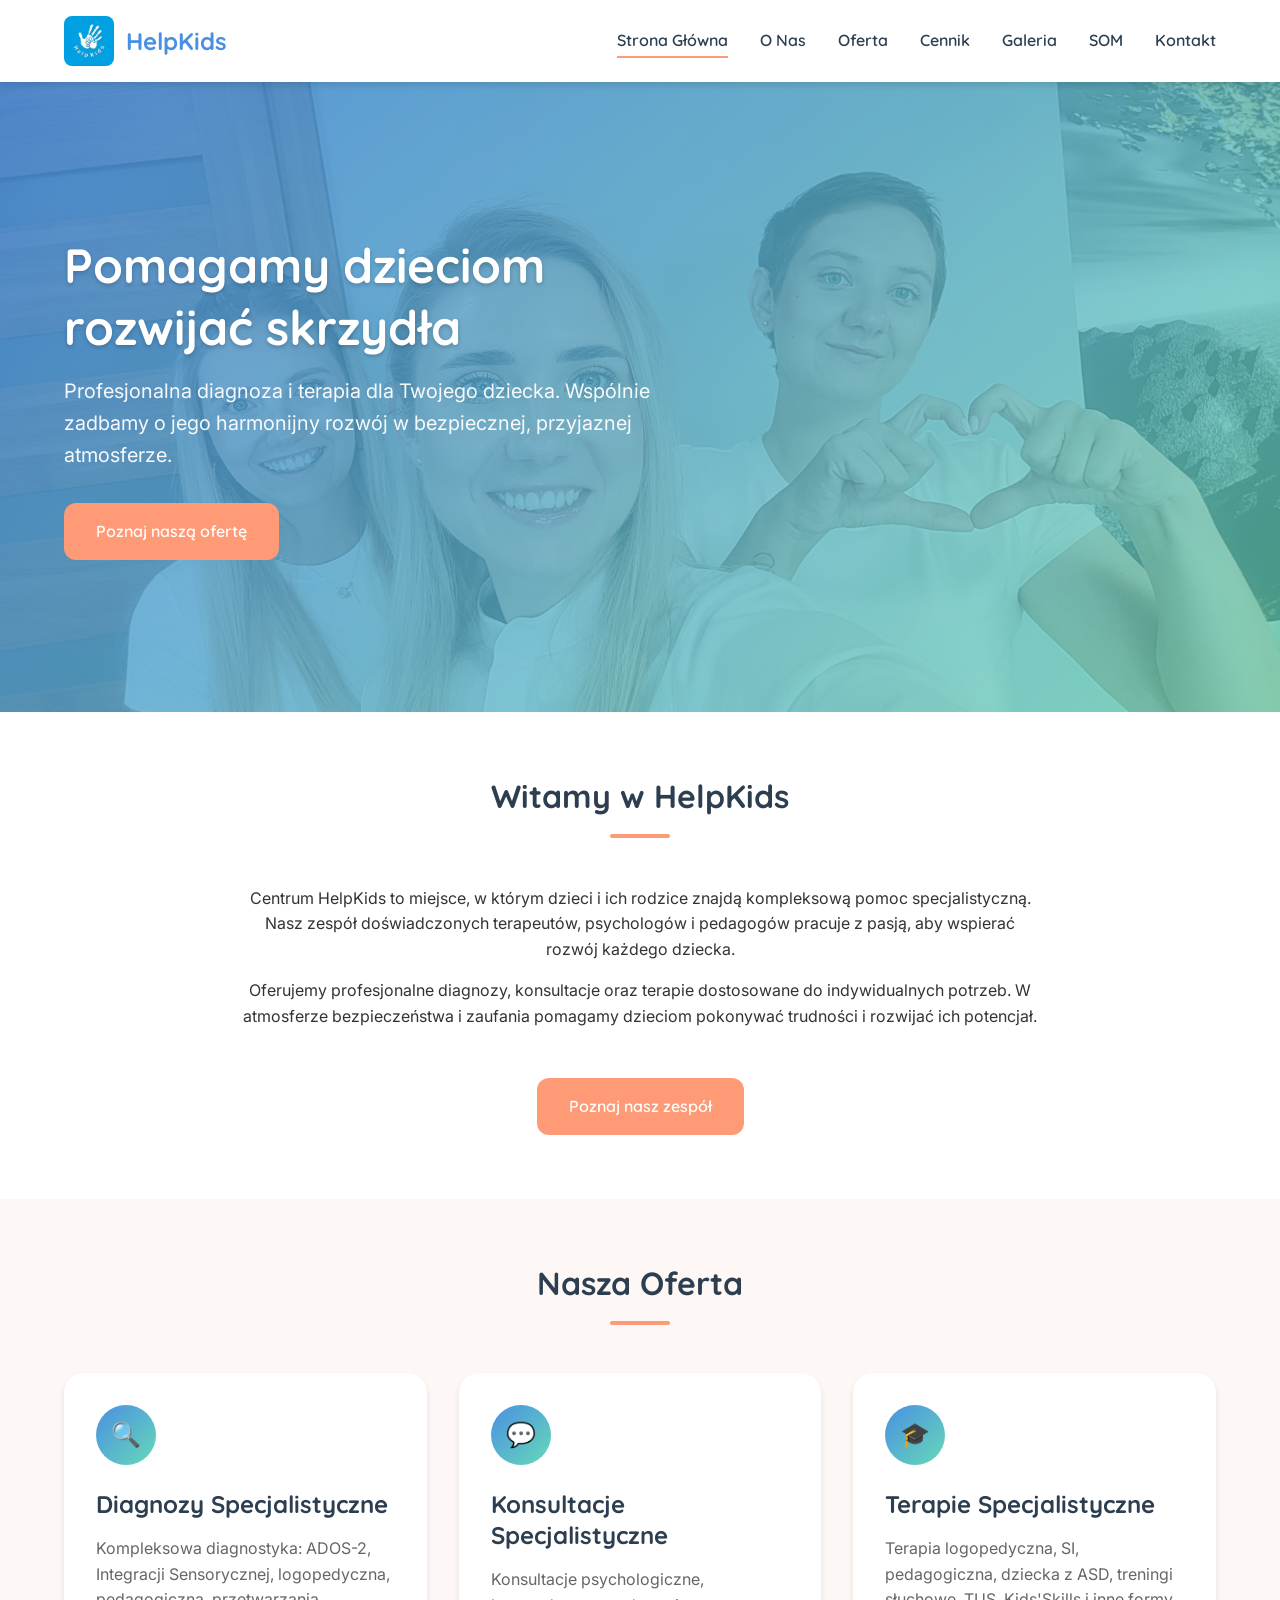
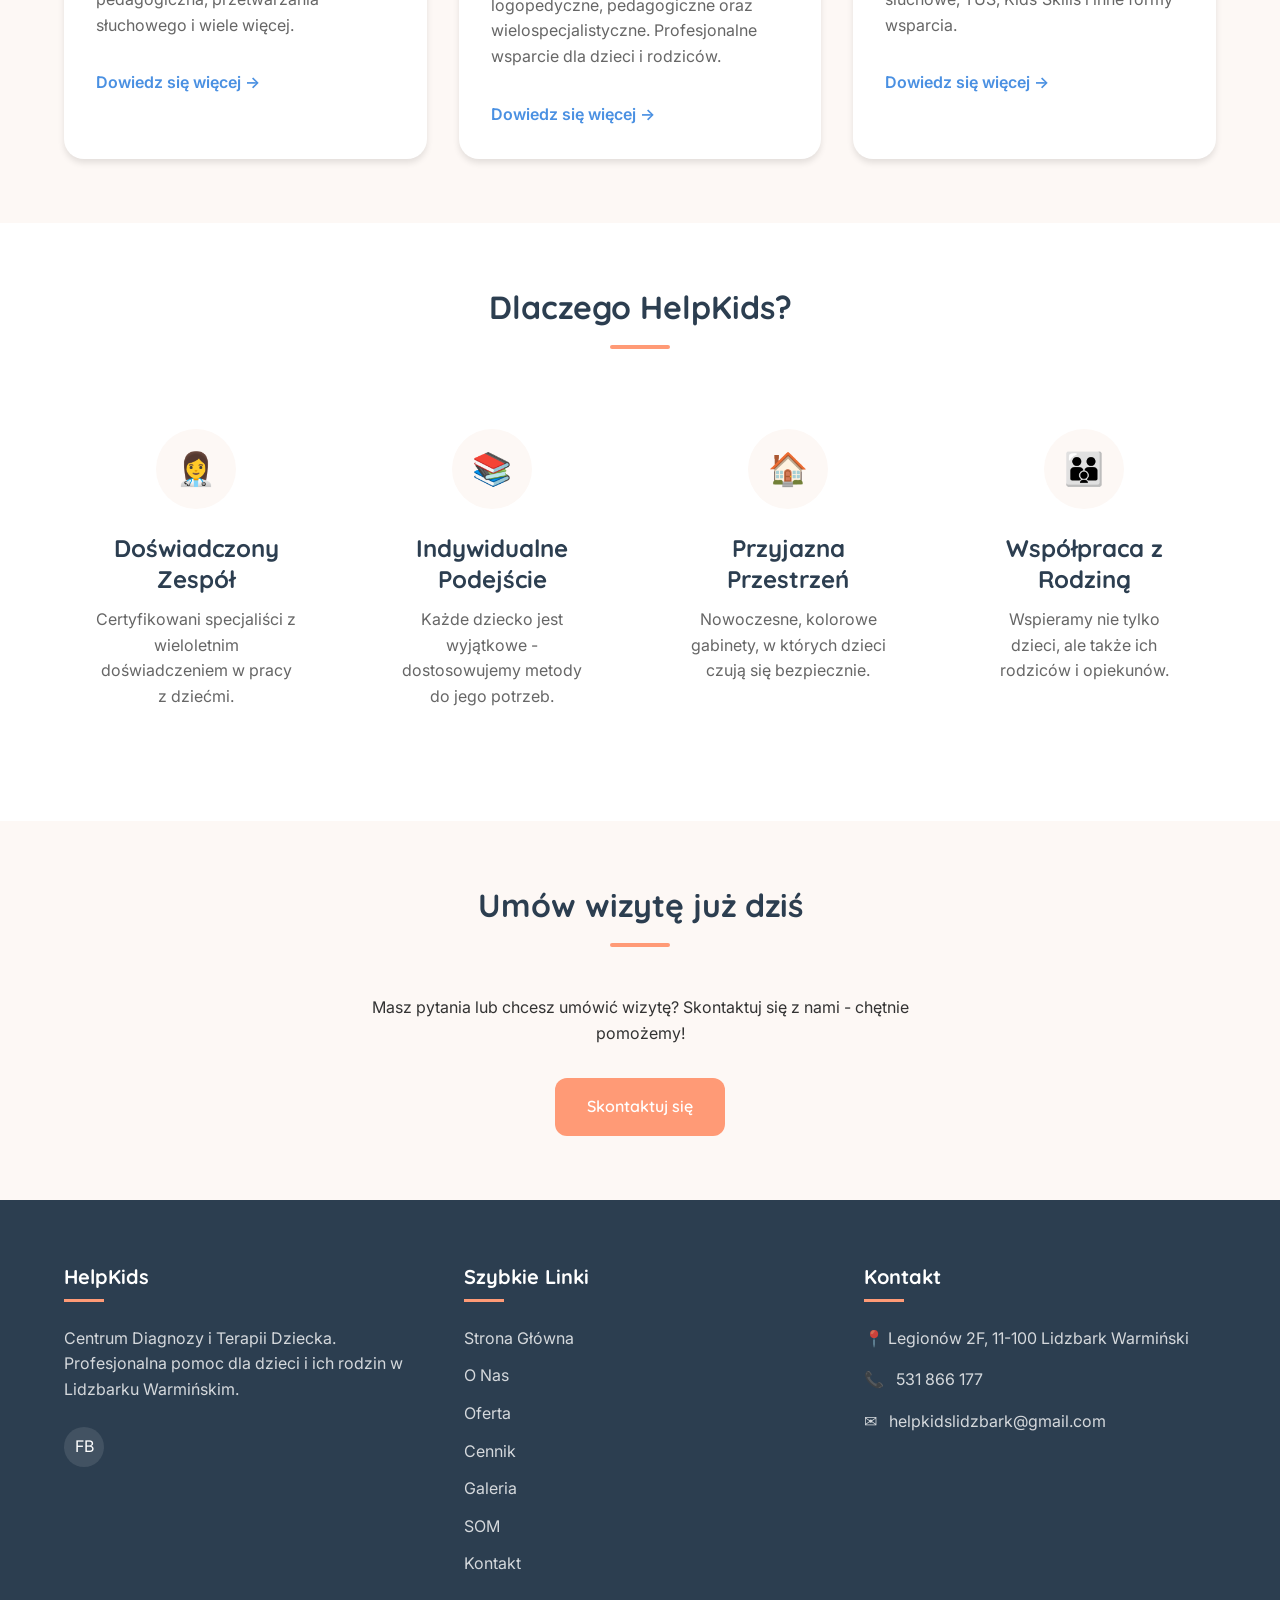
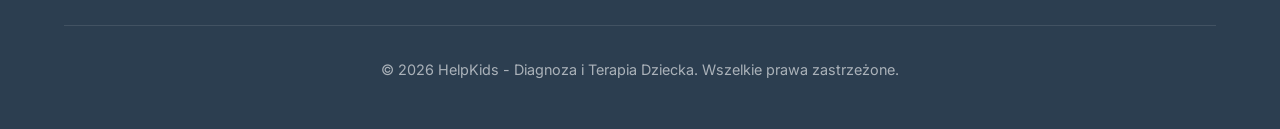
==== commit f7ae394c: "feat: update navigation with Cennik and SOM links" ====
--- a/index.html
+++ b/index.html
@@ -26,7 +26,9 @@
             <li><a href="index.html" class="nav__link nav__link--active">Strona Główna</a></li>
             <li><a href="onas.html" class="nav__link">O Nas</a></li>
             <li><a href="oferta.html" class="nav__link">Oferta</a></li>
+            <li><a href="cennik.html" class="nav__link">Cennik</a></li>
             <li><a href="galeria.html" class="nav__link">Galeria</a></li>
+            <li><a href="som.html" class="nav__link">SOM</a></li>
             <li><a href="kontakt.html" class="nav__link">Kontakt</a></li>
           </ul>
         </nav>
@@ -139,7 +141,9 @@
             <a href="index.html" class="footer__link">Strona Główna</a>
             <a href="onas.html" class="footer__link">O Nas</a>
             <a href="oferta.html" class="footer__link">Oferta</a>
+            <a href="cennik.html" class="footer__link">Cennik</a>
             <a href="galeria.html" class="footer__link">Galeria</a>
+            <a href="som.html" class="footer__link">SOM</a>
             <a href="kontakt.html" class="footer__link">Kontakt</a>
           </div>
         </div>
--- a/css/style.css
+++ b/css/style.css
@@ -874,3 +874,105 @@
 .mb-4 { margin-bottom: 2rem; }
 .mt-2 { margin-top: 1rem; }
 .mt-4 { margin-top: 2rem; }
+
+/* === Pricing Tables === */
+.pricing-table {
+  max-width: 800px;
+  margin: 0 auto;
+}
+
+.price-list {
+  width: 100%;
+  border-collapse: collapse;
+  background: white;
+  border-radius: 8px;
+  overflow: hidden;
+  box-shadow: 0 2px 8px rgba(0,0,0,0.1);
+}
+
+.price-list th,
+.price-list td {
+  padding: 1rem 1.5rem;
+  text-align: left;
+}
+
+.price-list th {
+  background: var(--primary);
+  color: white;
+  font-weight: 600;
+}
+
+.price-list th:last-child,
+.price-list td:last-child {
+  text-align: right;
+  white-space: nowrap;
+}
+
+.price-list tbody tr {
+  border-bottom: 1px solid #eee;
+}
+
+.price-list tbody tr:last-child {
+  border-bottom: none;
+}
+
+.price-list tbody tr:hover {
+  background: #f8f9fa;
+}
+
+/* SOM Page Styles */
+.som-content {
+  max-width: 900px;
+  margin: 0 auto;
+}
+
+.som-intro {
+  font-size: 1.1rem;
+  line-height: 1.8;
+  margin-bottom: 2rem;
+  padding: 1.5rem;
+  background: #f8f9fa;
+  border-left: 4px solid var(--primary);
+  border-radius: 0 8px 8px 0;
+}
+
+.som-content h2 {
+  color: var(--primary);
+  margin-top: 2.5rem;
+  margin-bottom: 1rem;
+  font-size: 1.5rem;
+}
+
+.som-content ul,
+.som-content ol {
+  margin-left: 1.5rem;
+  margin-bottom: 1.5rem;
+}
+
+.som-content li {
+  margin-bottom: 0.5rem;
+  line-height: 1.6;
+}
+
+.som-standards {
+  display: grid;
+  gap: 1.5rem;
+  margin: 1.5rem 0;
+}
+
+.som-standard {
+  background: white;
+  padding: 1.5rem;
+  border-radius: 8px;
+  box-shadow: 0 2px 8px rgba(0,0,0,0.1);
+}
+
+.som-standard h3 {
+  color: var(--primary);
+  margin-bottom: 0.75rem;
+  font-size: 1.2rem;
+}
+
+.som-standard ul {
+  margin-top: 0.75rem;
+}
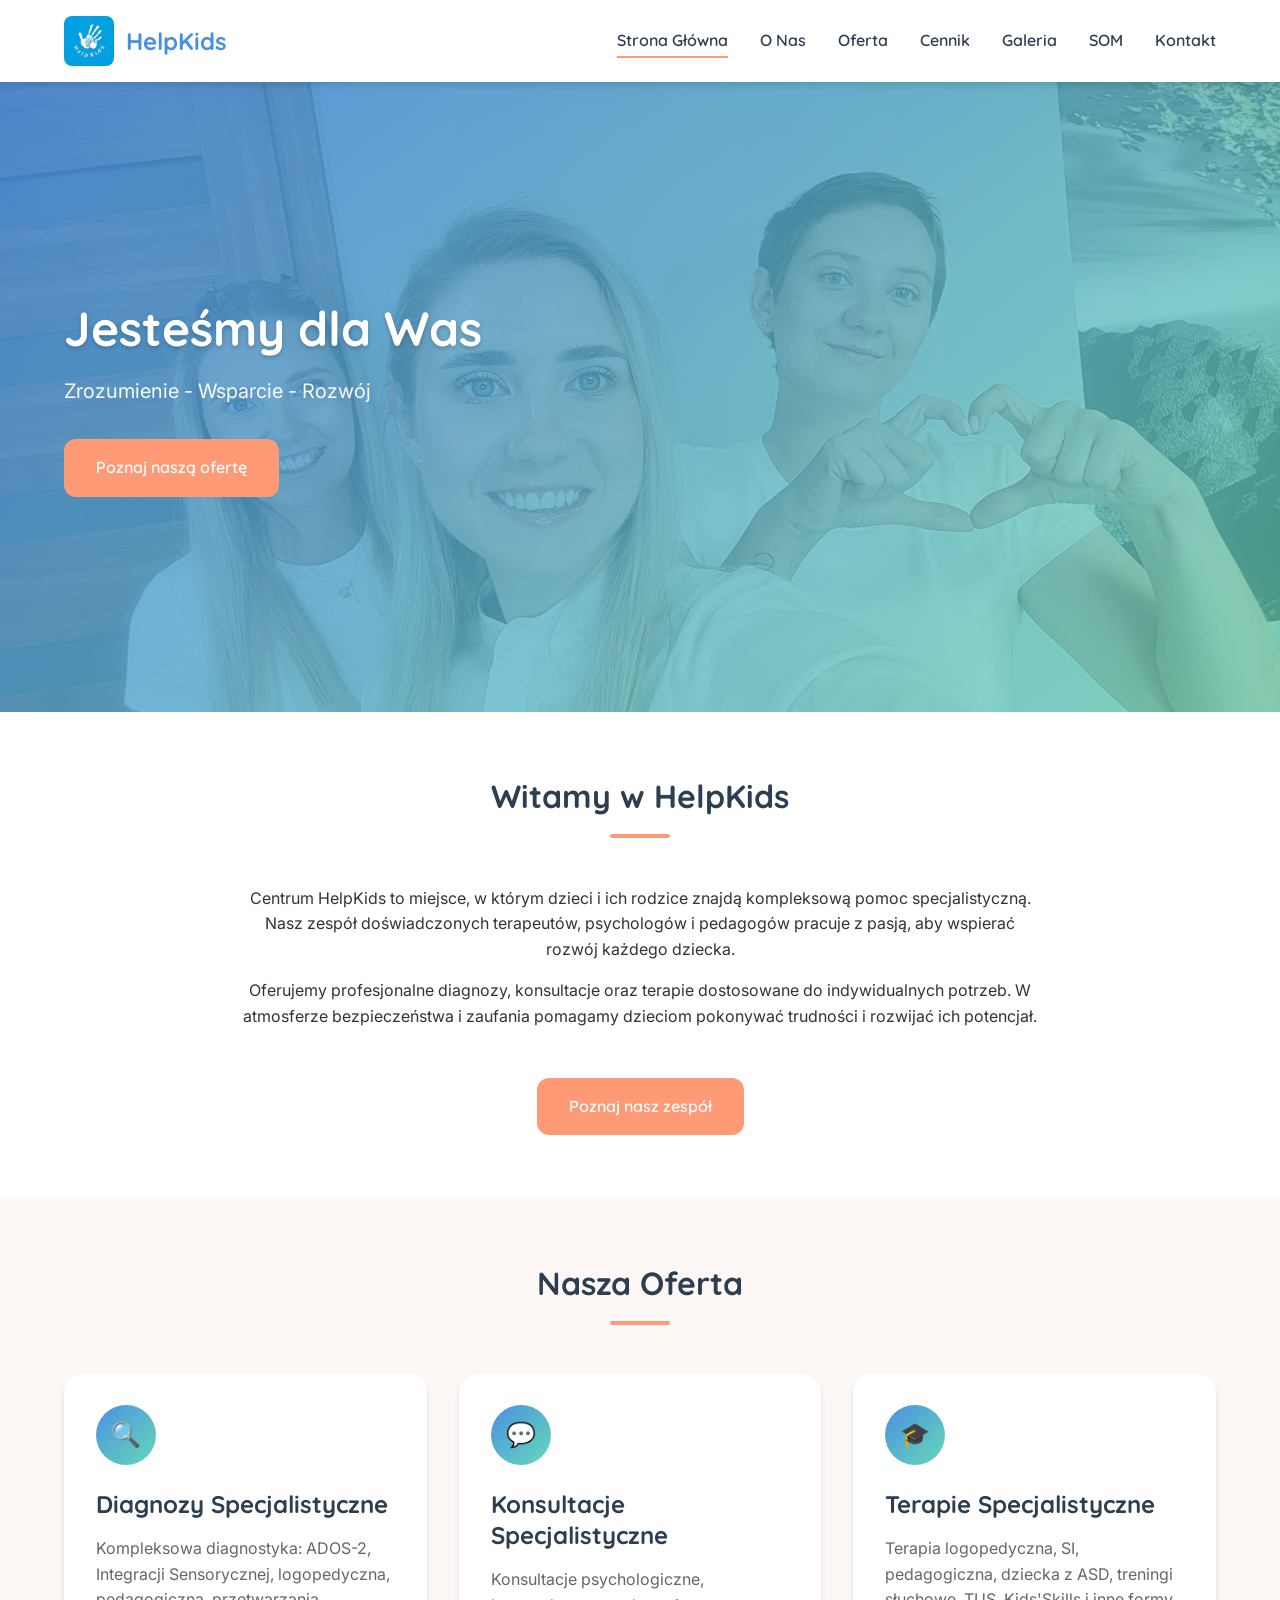
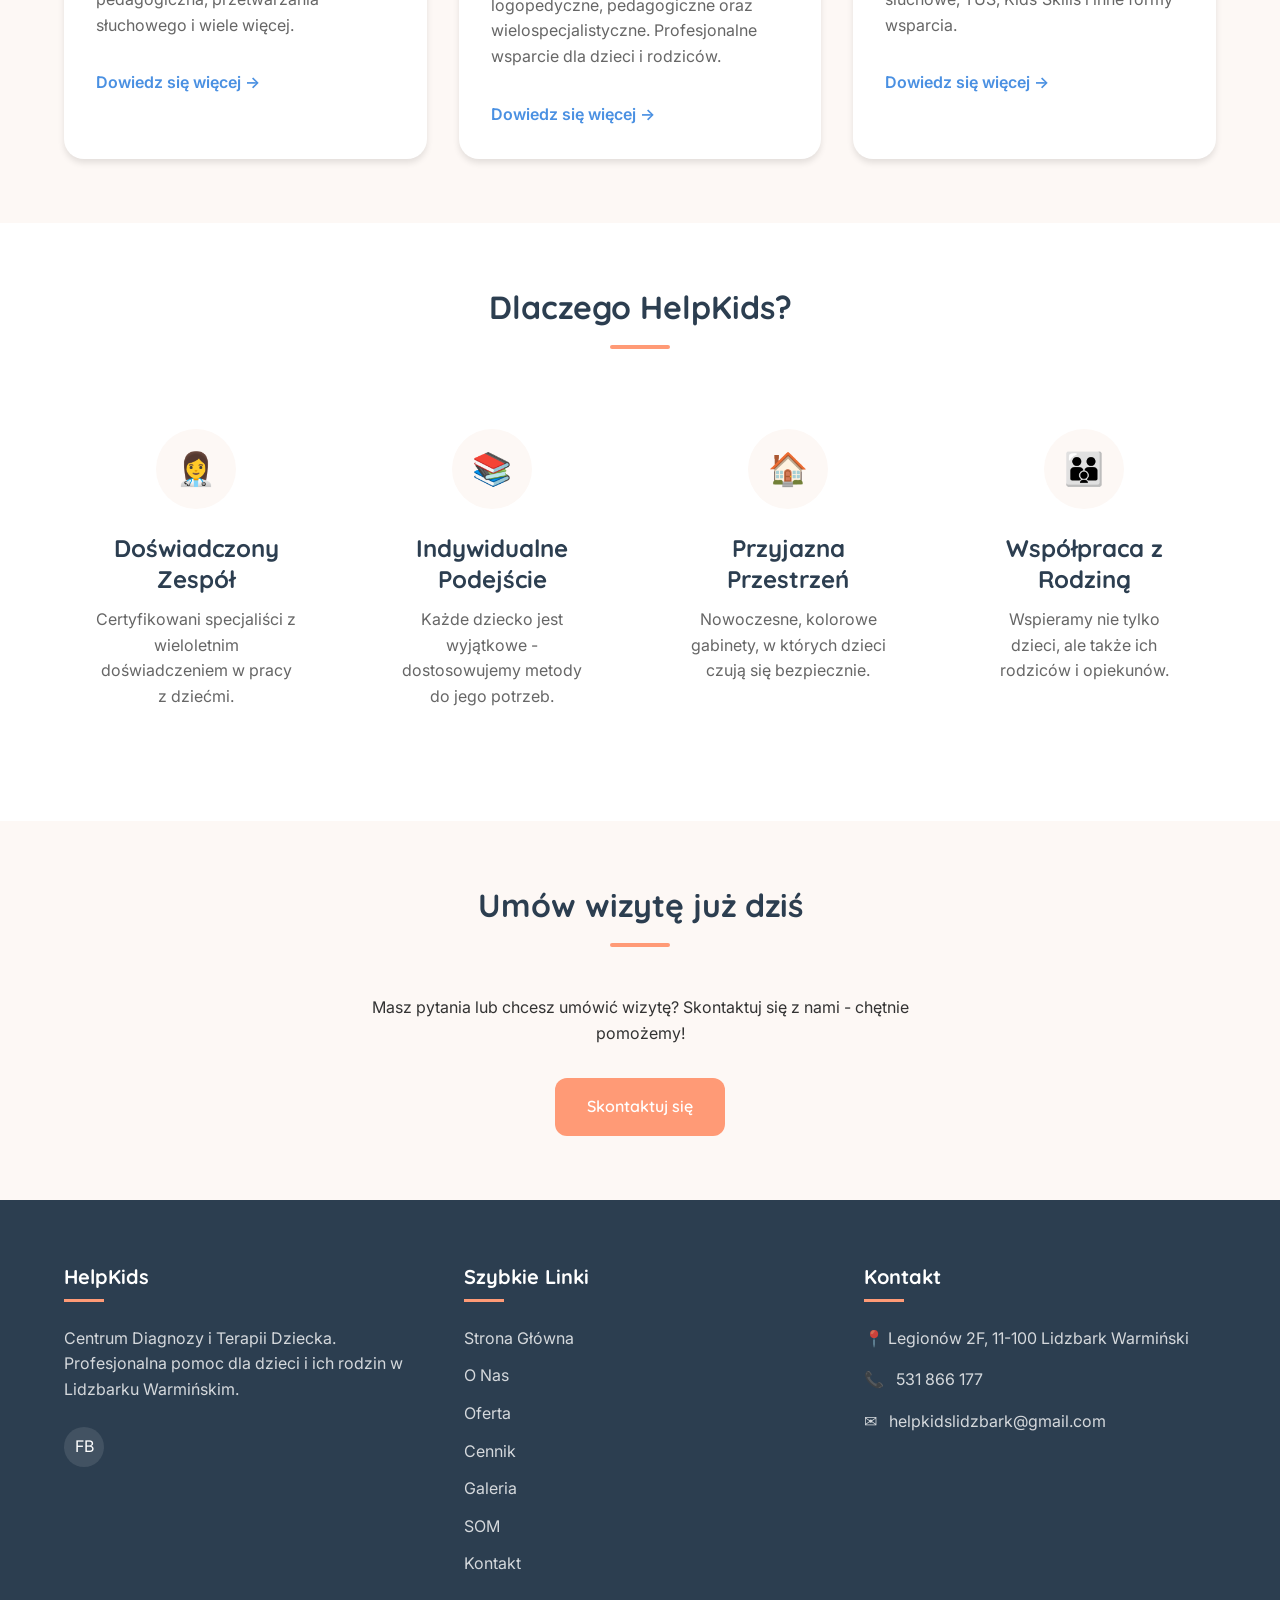
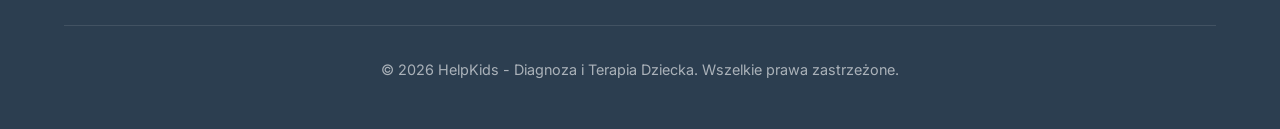
==== commit a773dd31: "feat: update hero section - new title and subtitle" ====
--- a/index.html
+++ b/index.html
@@ -40,8 +40,8 @@
   <section class="hero" style="background-image: url('assets/images/hero/20230902_154733.jpg');">
     <div class="container">
       <div class="hero__content">
-        <h1 class="hero__title">Pomagamy dzieciom rozwijać skrzydła</h1>
-        <p class="hero__subtitle">Profesjonalna diagnoza i terapia dla Twojego dziecka. Wspólnie zadbamy o jego harmonijny rozwój w bezpiecznej, przyjaznej atmosferze.</p>
+        <h1 class="hero__title">Jesteśmy dla Was</h1>
+        <p class="hero__subtitle">Zrozumienie - Wsparcie - Rozwój</p>
         <a href="oferta.html" class="btn btn--primary">Poznaj naszą ofertę</a>
       </div>
     </div>
--- a/css/style.css
+++ b/css/style.css
@@ -619,6 +619,57 @@
   object-fit: cover;
 }
 
+/* === Contact Form === */
+.contact-form-wrapper {
+  max-width: 600px;
+  margin: 0 auto;
+}
+
+.contact-form {
+  background: var(--white);
+  padding: 2rem;
+  border-radius: var(--radius-lg);
+  box-shadow: var(--shadow);
+}
+
+.form-group {
+  margin-bottom: 1.5rem;
+}
+
+.form-group label {
+  display: block;
+  margin-bottom: 0.5rem;
+  font-weight: 500;
+  color: var(--text);
+}
+
+.form-group input,
+.form-group textarea {
+  width: 100%;
+  padding: 0.75rem 1rem;
+  border: 1px solid #ddd;
+  border-radius: var(--radius);
+  font-family: inherit;
+  font-size: 1rem;
+  transition: border-color 0.2s;
+}
+
+.form-group input:focus,
+.form-group textarea:focus {
+  outline: none;
+  border-color: var(--primary);
+  box-shadow: 0 0 0 3px rgba(74, 144, 226, 0.1);
+}
+
+.form-group textarea {
+  resize: vertical;
+  min-height: 120px;
+}
+
+.contact-form .btn {
+  width: 100%;
+}
+
 /* === Features === */
 .features {
   display: grid;
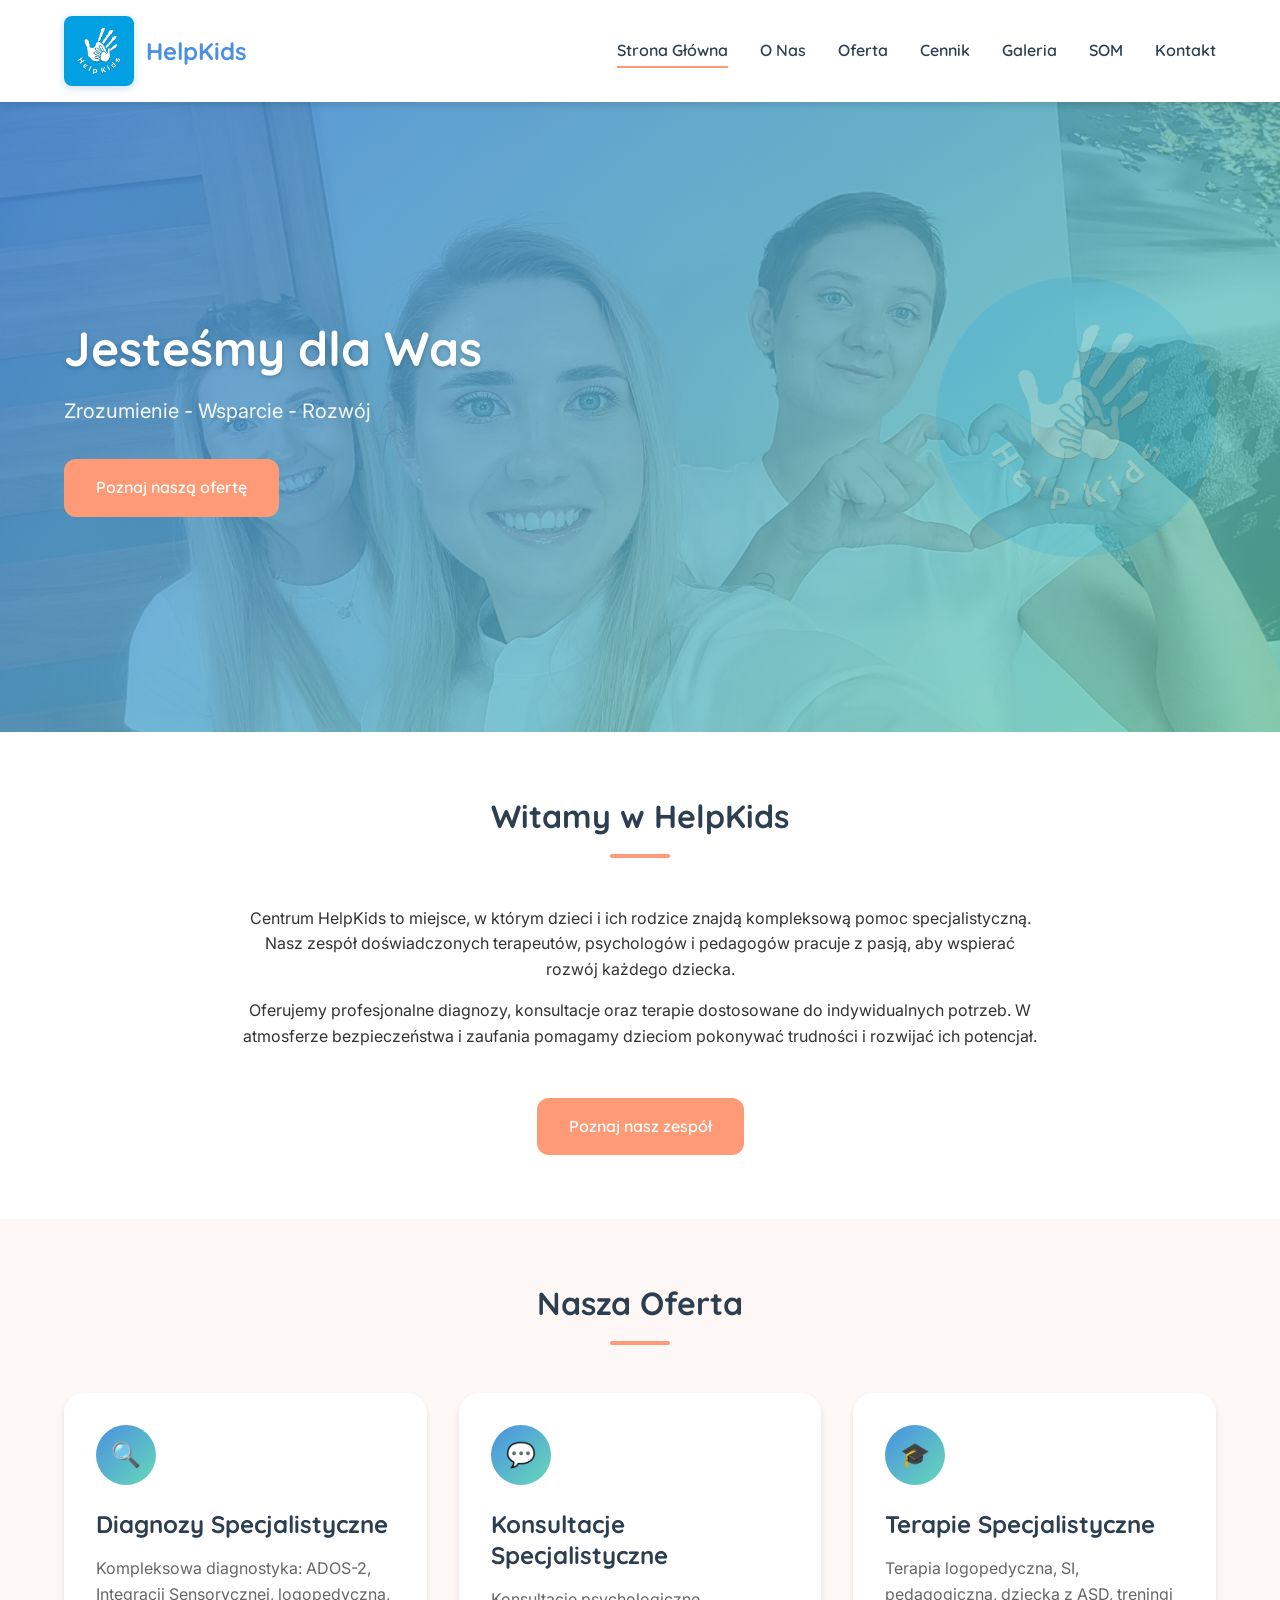
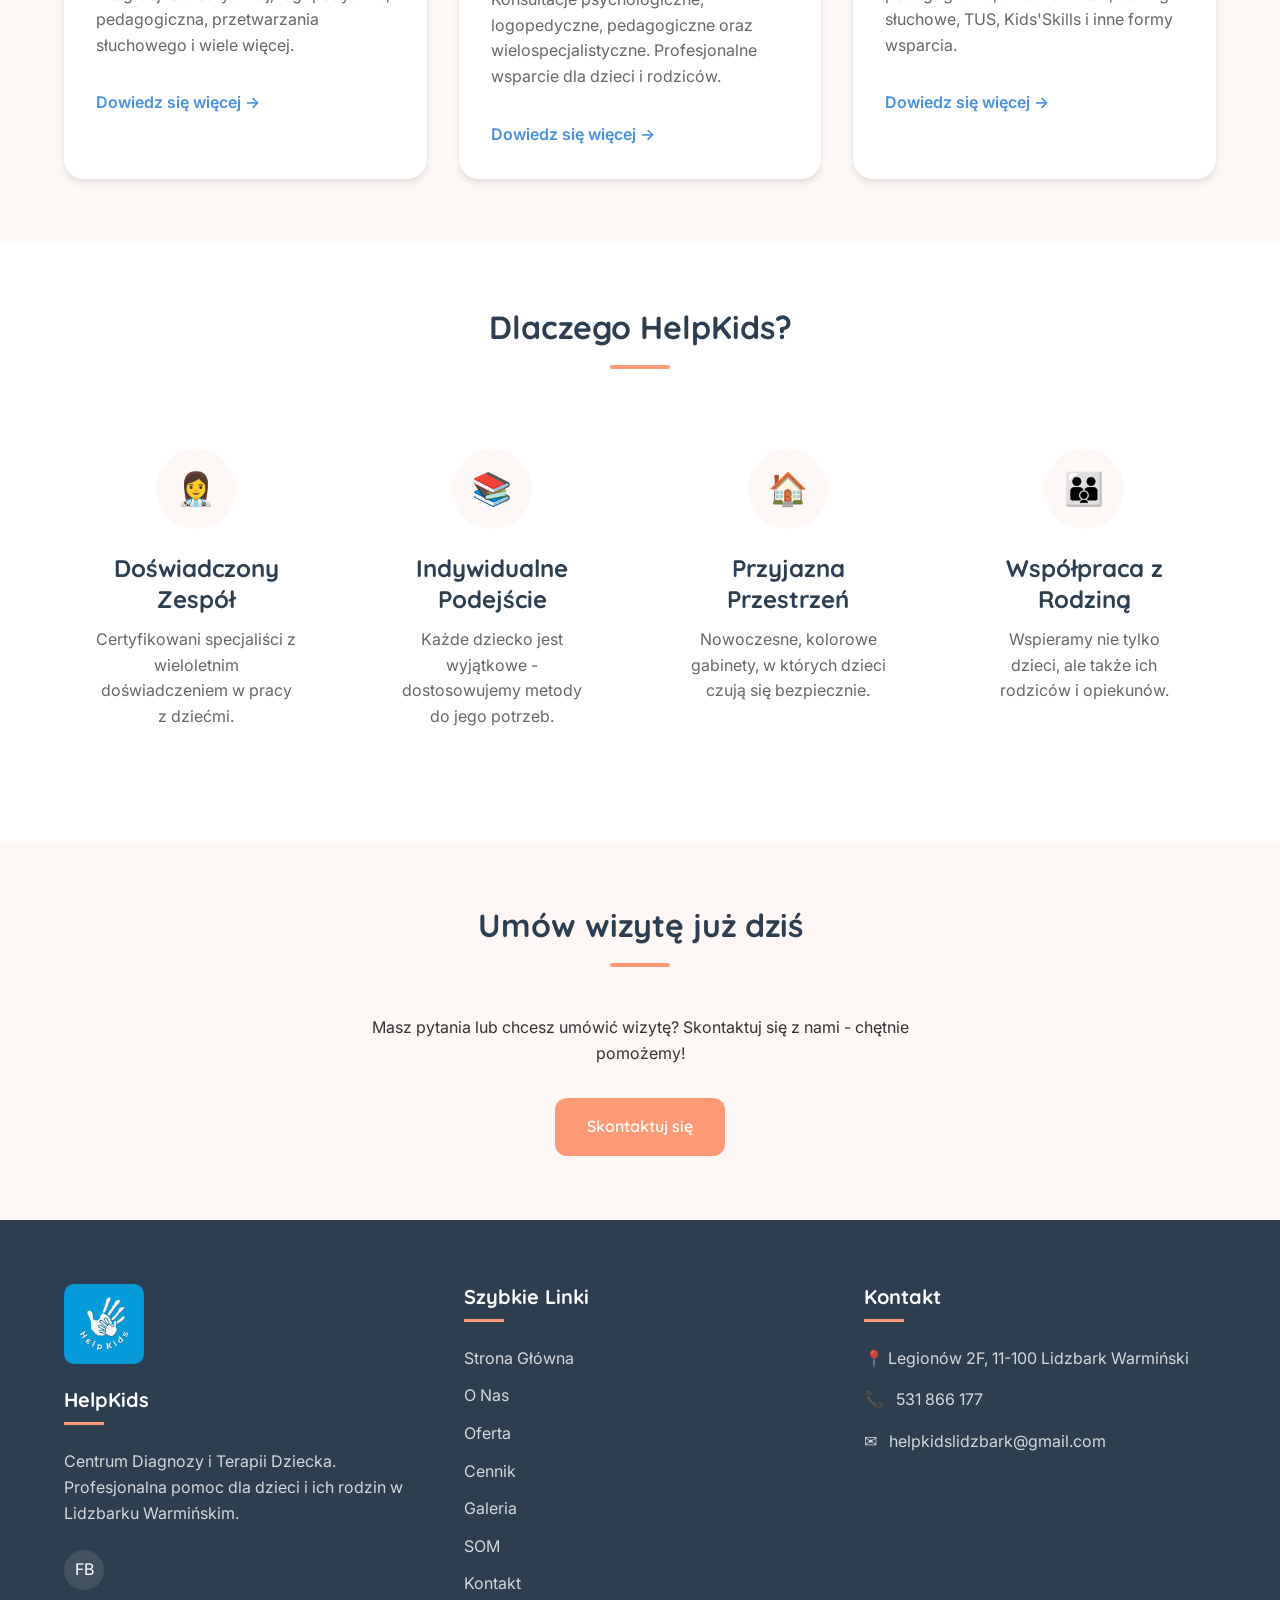
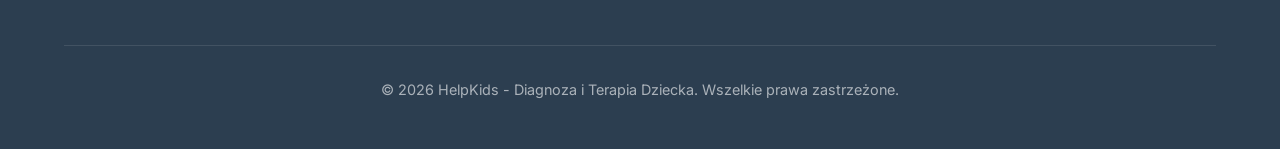
==== commit d1b29943: "feat: enhance logo visibility with creative styling - Increase header logo size from 50px to 70px wi" ====
--- a/index.html
+++ b/index.html
@@ -129,6 +129,9 @@
     <div class="container">
       <div class="footer__grid">
         <div>
+          <a href="index.html" class="footer__logo">
+            <img src="assets/logo/HELPKIDS.jpg" alt="HelpKids Logo" class="footer__logo-img">
+          </a>
           <h3 class="footer__title">HelpKids</h3>
           <p class="footer__text">Centrum Diagnozy i Terapii Dziecka. Profesjonalna pomoc dla dzieci i ich rodzin w Lidzbarku Warmińskim.</p>
           <div class="footer__social">
--- a/css/style.css
+++ b/css/style.css
@@ -133,9 +133,16 @@
 }
 
 .logo__img {
-  height: 50px;
+  height: 70px;
   width: auto;
   border-radius: 8px;
+  box-shadow: 0 2px 8px rgba(74, 144, 226, 0.3);
+  transition: var(--transition);
+}
+
+.logo__img:hover {
+  transform: scale(1.05);
+  box-shadow: 0 4px 12px rgba(74, 144, 226, 0.5);
 }
 
 .logo__text {
@@ -231,6 +238,23 @@
   background: linear-gradient(135deg, rgba(74, 144, 226, 0.85) 0%, rgba(102, 217, 184, 0.7) 100%);
 }
 
+.hero::after {
+  content: '';
+  position: absolute;
+  top: 50%;
+  right: 5%;
+  transform: translateY(-50%);
+  width: 280px;
+  height: 280px;
+  background-image: url('../assets/logo/HELPKIDS.jpg');
+  background-size: contain;
+  background-position: center;
+  background-repeat: no-repeat;
+  opacity: 0.15;
+  pointer-events: none;
+  border-radius: 50%;
+}
+
 .hero__content {
   position: relative;
   z-index: 1;
@@ -709,6 +733,24 @@
   padding: 4rem 0 2rem;
 }
 
+.footer__logo {
+  display: inline-block;
+  margin-bottom: 1rem;
+}
+
+.footer__logo-img {
+  height: 80px;
+  width: auto;
+  border-radius: 10px;
+  opacity: 0.95;
+  transition: var(--transition);
+}
+
+.footer__logo-img:hover {
+  opacity: 1;
+  transform: scale(1.05);
+}
+
 .footer__grid {
   display: grid;
   grid-template-columns: repeat(auto-fit, minmax(250px, 1fr));
@@ -810,6 +852,16 @@
 
   .hero--small .hero__title {
     font-size: 2rem;
+  }
+
+  .hero::after {
+    width: 200px;
+    height: 200px;
+    right: 2%;
+  }
+
+  .logo__img {
+    height: 60px;
   }
 
   .section {
@@ -913,6 +965,16 @@
   .footer__social {
     justify-content: center;
   }
+
+  .hero::after {
+    width: 150px;
+    height: 150px;
+    opacity: 0.1;
+  }
+
+  .logo__img {
+    height: 55px;
+  }
 }
 
 /* === Utility Classes === */
